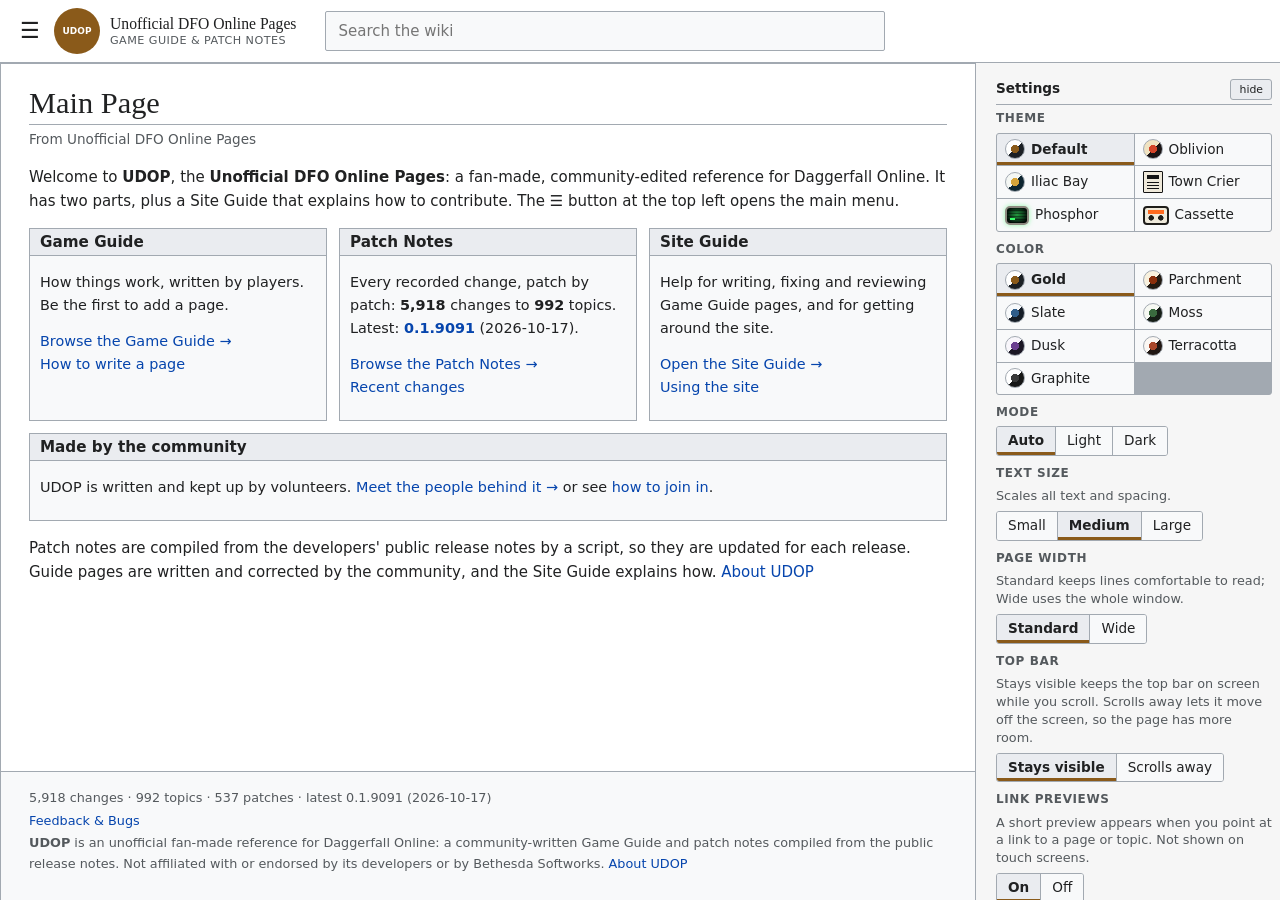
==== web/index.html @ c83ac522 "Rename the site to Unofficial DFO Online Pages, short name UDOP The full name is now Unofficial DFO " ====
<!doctype html>
<html lang="en">
<head>
<meta charset="utf-8">
<meta name="viewport" content="width=device-width, initial-scale=1">
<title>Unofficial DFO Online Pages</title>
<meta name="description" content="UDOP, the Unofficial DFO Online Pages: a fan-made, community-edited Game Guide and patch notes wiki for Daggerfall Online.">
<meta name="theme-color" content="#8a5a1a">
<link rel="icon" href="data:image/svg+xml,%3Csvg xmlns='http://www.w3.org/2000/svg' viewBox='0 0 64 64'%3E%3Ccircle cx='32' cy='32' r='32' fill='%238a5a1a'/%3E%3Ctext x='32' y='40' font-family='sans-serif' font-size='17' font-weight='700' text-anchor='middle' fill='white'%3EUDOP%3C/text%3E%3C/svg%3E">
<script>
/* apply saved display settings before first paint (same keys as app.js) */
(function () {
  try {
    var s = JSON.parse(localStorage.getItem("udfop.settings") || "{}"), d = document.documentElement;
    if (s.size === "small" || s.size === "large") d.setAttribute("data-size", s.size);
    if (s.width === "wide") d.setAttribute("data-width", "wide");
    if (s.theme === "light" || s.theme === "dark") d.setAttribute("data-theme", s.theme);
    if (s.skin === "phosphor") d.setAttribute("data-theme", "dark");
    if (["amber", "blue", "white"].indexOf(s.phosphor) >= 0) d.setAttribute("data-phosphor", s.phosphor);
    if (["parchment", "slate", "moss", "dusk", "terracotta", "graphite"].indexOf(s.palette) >= 0) d.setAttribute("data-palette", s.palette);   /* Phosphor has no light version */
    if (["crier", "iliac", "oblivion", "phosphor", "cassette"].indexOf(s.skin) >= 0) d.setAttribute("data-skin", s.skin);
    /* defaults: the main menu is hidden behind the button, Settings and Contents are docked */
    if (s.menu !== "sidebar") d.setAttribute("data-menu", "popover");
    if (s.panel !== "popover") d.setAttribute("data-panel", "sidebar");
    if (s.contents !== "popover") d.setAttribute("data-contents", "sidebar");
  } catch (e) {}
})();
</script>
<link rel="stylesheet" href="style.css">
</head>
<body>
<header id="head" class="site-header">
  <div class="head-in">
    <button id="menu" aria-label="Main menu" title="Main menu" aria-expanded="false">&#9776;</button>
    <a id="logo" href="#/"><span class="mark">UDOP</span><span class="name">Unofficial DFO Online Pages<small>Game Guide &amp; Patch Notes</small></span></a>
    <form id="search" role="search" autocomplete="off">
      <input type="search" id="q" placeholder="Search the wiki" aria-label="Search the wiki">
      <ul id="suggest" hidden></ul>
    </form>
    <button id="gear" type="button" aria-label="Settings" title="Settings" aria-expanded="false" aria-controls="settings-panel">&#9881;</button>
  </div>
</header>
<div id="page">
  <div id="rail" class="sidebar">
  <aside id="side">
    <div class="side-head"><span>Main menu</span><button type="button" class="dock" data-dock="menu"></button></div>
    <nav aria-label="Main menu">
      <ul>
        <li><a href="#/" data-nav="home">Main Page</a></li>
        <li><a href="#/guide" data-nav="guide">Game Guide</a></li>
        <li><a href="#/patchnotes" data-nav="patchnotes">Patch Notes</a></li>
        <li><a href="#/site" data-nav="site">Site Guide</a></li>
        <li><a href="#/site/using-the-site" data-nav="page:site/using-the-site">Using the Site</a></li>
        <li><a href="#/about" data-nav="about">About UDOP</a></li>
        <li><a href="#/feedback" data-nav="feedback">Feedback &amp; Bugs</a></li>
      </ul>
    </nav>
    <nav aria-label="Contribute">
      <h3>Contribute</h3>
      <ul>
        <li><a href="#/site/how-to-write-a-page" data-nav="page:site/how-to-write-a-page">Learn to edit</a></li>
        <li><a href="#/credits" data-nav="credits">Credits</a></li>
      </ul>
    </nav>
  </aside>
  <nav id="side-toc" aria-label="Contents of this page" hidden>
    <div class="side-head"><span>Contents</span><button type="button" class="dock" data-dock="contents"></button></div>
    <div id="side-toc-list"></div>
  </nav>
  </div>
  <main id="content">
    <article id="app"><noscript><p>This wiki needs JavaScript enabled.</p></noscript></article>
    <footer id="foot" class="site-footer">
      <p id="foot-stats"></p>
      <p><a id="foot-report" href="#/feedback">Feedback &amp; Bugs</a></p>
      <p><b>UDOP</b> is an unofficial fan-made reference for Daggerfall Online: a community-written Game Guide and patch notes compiled from the public release notes. Not affiliated with or endorsed by its developers or by Bethesda Softworks. <a href="#/about">About UDOP</a></p>
    </footer>
    <div id="endpad" aria-hidden="true"></div>
  </main>
  <aside id="settings-panel" aria-label="Display settings" aria-hidden="true">
    <div class="sp-head"><h2>Settings</h2><span class="sp-actions"><button class="dock" type="button" data-dock="panel"></button></span></div>
    <div id="settings-body"></div>
  </aside>
</div>
<script src="data.js"></script>
<script src="highlight.js"></script>
<script src="app.js"></script>
</body>
</html>
---- web/style.css ----
:root {
  --page: #f6f6f6; --paper: #fff; --fg: #202122; --muted: #54595d; --line: #a2a9b1; --soft: #eaecf0; --softer: #f8f9fa;
  --link: #0645ad; --visited: #5a3696; --red: #ba0000; --head: #fff; --accent: #8a5a1a;
  --buff: #127861; --nerf: #cf2222; --new: #36c; --rework: #7b3fa0; --fix: #9c5c00; --other: #666b70; --perf: #17748b; --econ: #5f711a; --ui: #b83688; --qol: #a0582e;
  --infobox: #f8f9fa; --notice: #fef6e7; --notice-line: #fc3; --code: var(--fix);
  --serif: "Linux Libertine", Georgia, Times, serif; --sans: system-ui, "Segoe UI", Roboto, sans-serif;
  color-scheme: light dark;
}
@media (prefers-color-scheme: dark) {
  :root:not([data-theme="light"]) {
    --page: #101418; --paper: #1b1f24; --fg: #eaecf0; --muted: #a2a9b1; --line: #54595d; --soft: #2a2f36; --softer: #20252b;
    --link: #6aa9ff; --visited: #b794f4; --red: #ff7b72; --head: #1b1f24; --accent: #e0b070;
    --buff: #4cd1a9; --nerf: #ff8a80; --new: #7ab6ff; --rework: #c79bea; --fix: #e6b24d; --other: #a2a9b1; --perf: #50c5e2; --econ: #bfd85a; --ui: #d775b3; --qol: #d18a61;
    --infobox: #20252b; --notice: #2e2815; --notice-line: #8a6d00;
    color-scheme: dark;
  }
}
:root[data-theme="dark"] {
    --page: #101418; --paper: #1b1f24; --fg: #eaecf0; --muted: #a2a9b1; --line: #54595d; --soft: #2a2f36; --softer: #20252b;
    --link: #6aa9ff; --visited: #b794f4; --red: #ff7b72; --head: #1b1f24; --accent: #e0b070;
    --buff: #4cd1a9; --nerf: #ff8a80; --new: #7ab6ff; --rework: #c79bea; --fix: #e6b24d; --other: #a2a9b1; --perf: #50c5e2; --econ: #bfd85a; --ui: #d775b3; --qol: #d18a61;
    --infobox: #20252b; --notice: #2e2815; --notice-line: #8a6d00;
    color-scheme: dark;
}
:root[data-theme="light"] { color-scheme: light; }

/* themes: each skin defines light and dark; Auto color follows the device */
/* crier: a town-crier broadsheet. Black ink on newsprint (light) or cream ink on charcoal stock (dark), a centered masthead with a double rule,
   a dateline under it, justified serif text, thick-and-thin rules over headlines and ruled tables */
html[data-skin="crier"] {
  --page: #e0d9c6; --paper: #efe9da; --fg: #141414; --muted: #4a463c; --line: #8c8574; --soft: #e3dccb; --softer: #ebe4d3; --link: #8a1c1c; --visited: #5a3a5a; --red: #8a1c1c; --head: #efe9da; --accent: #8a1c1c; --infobox: #ebe4d3; --buff: #106a56; --nerf: #b61e1e; --new: #2d5ab4; --rework: #7b3fa0; --fix: #885000; --other: #595e62; --perf: #146579; --econ: #546417; --ui: #a23078; --qol: #8b4d28; --notice: #f1e6c0; --notice-line: #b89a2a;
  --sans: Georgia, "Iowan Old Style", "Palatino Linotype", "Times New Roman", serif; --serif: var(--sans);
  --j-frame: 1px solid var(--fg); --j-head: 3px double var(--fg); --j-rule: 1px solid var(--fg); --j-cell: var(--line); --j-seal: var(--fg);
  color-scheme: light;
}
html[data-skin="crier"][data-theme="dark"] {
  --page: #0e0e0e; --paper: #171717; --fg: #ece7d8; --muted: #a8a396; --line: #4a4a46; --soft: #232323; --softer: #1d1d1d; --link: #f0a898; --visited: #cfa6c4; --red: #f0a898; --head: #171717; --accent: #e88a7a; --infobox: #1d1d1d; --buff: #4cd1a9; --nerf: #ff8a80; --new: #7ab6ff; --rework: #c79bea; --fix: #e6b24d; --other: #a2a9b1; --perf: #50c5e2; --econ: #bfd85a; --ui: #d775b3; --qol: #d18a61; --notice: #2a2415; --notice-line: #8a6d1f;
  --sans: Georgia, "Iowan Old Style", "Palatino Linotype", "Times New Roman", serif; --serif: var(--sans);
  --j-frame: 1px solid var(--fg); --j-head: 3px double var(--fg); --j-rule: 1px solid var(--fg); --j-cell: var(--line); --j-seal: var(--fg);
  color-scheme: dark;
}
@media (prefers-color-scheme: dark) {
  html[data-skin="crier"]:not([data-theme="light"]) {
  --page: #0e0e0e; --paper: #171717; --fg: #ece7d8; --muted: #a8a396; --line: #4a4a46; --soft: #232323; --softer: #1d1d1d; --link: #f0a898; --visited: #cfa6c4; --red: #f0a898; --head: #171717; --accent: #e88a7a; --infobox: #1d1d1d; --buff: #4cd1a9; --nerf: #ff8a80; --new: #7ab6ff; --rework: #c79bea; --fix: #e6b24d; --other: #a2a9b1; --perf: #50c5e2; --econ: #bfd85a; --ui: #d775b3; --qol: #d18a61; --notice: #2a2415; --notice-line: #8a6d1f;
  --sans: Georgia, "Iowan Old Style", "Palatino Linotype", "Times New Roman", serif; --serif: var(--sans);
  --j-frame: 1px solid var(--fg); --j-head: 3px double var(--fg); --j-rule: 1px solid var(--fg); --j-cell: var(--line); --j-seal: var(--fg);
  color-scheme: dark;
  }
}
/* iliac */
html[data-skin="iliac"] {
  --page: #dbe6e8; --paper: #f4f7f4; --fg: #12303c; --muted: #46606c; --line: #8da8b3; --soft: #d6e4e9; --softer: #e8f0ef; --link: #17587a;
  --visited: #5a3f8f; --red: #b83226; --head: #eaf1f1; --accent: #805c1b; --infobox: #e8f0ef; --buff: #0f724f; --nerf: #b53628; --new: #1d5fb8;
  --rework: #7a3fa0; --fix: #935400; --other: #53666e; --perf: #186a93; --econ: #596919; --ui: #ad3280; --qol: #7f5e25; --notice: #e6f0e8; --notice-line: #b88a2e;
  --serif: "Palatino Linotype", "Book Antiqua", Palatino, Georgia, serif; --j-caps: small-caps; --j-track: .05em; --j-orn: ""; --j-orn-size: 16px; --j-orn-rot: 0deg; --j-orn-bg: #b88a2e; --j-orn-clip: polygon(50% 0, 61% 39%, 100% 50%, 61% 61%, 50% 100%, 39% 61%, 0 50%, 39% 39%);
  --j-seal: radial-gradient(circle, #123b4d 0 56%, transparent 58%), conic-gradient(#123b4d 0 12.5%, #b88a2e 0 25%, #123b4d 0 37.5%, #b88a2e 0 50%, #123b4d 0 62.5%, #b88a2e 0 75%, #123b4d 0 87.5%, #b88a2e 0); --j-inset: inset 0 1px 3px rgba(18, 48, 60, .22);
  --j-sheet: inset 0 0 40px rgba(29, 74, 92, .12), 0 2px 8px rgba(18, 48, 60, .3); --j-frame: 3px double #1d4a5c; --j-head: 3px double #1d4a5c; --j-rule: 2px dotted #1d4a5c; --j-cell: #a9c0c9;
  --j-paper: linear-gradient(rgba(29, 74, 92, .09) 1px, transparent 1px), linear-gradient(90deg, rgba(29, 74, 92, .09) 1px, transparent 1px), radial-gradient(ellipse at 50% 0%, rgba(255, 255, 255, .6), transparent 60%); --j-paper-size: 24px 24px, 24px 24px, auto;
  --j-desk: linear-gradient(180deg, #24566a, #0f2f3d); --j-rail: var(--page);
  color-scheme: light;
}
html[data-skin="iliac"][data-theme="dark"] {
  --page: #08171e; --paper: #0e2530; --fg: #dcebf0; --muted: #8fb0bc; --line: #2d4a57; --soft: #153341; --softer: #112c38; --link: #e6b85c;
  --visited: #b49ae8; --red: #ff8f84; --head: #0b1f28; --accent: #e0b050; --infobox: #112c38; --buff: #5fd6a6; --nerf: #ff8f84; --new: #7db8ff;
  --rework: #c9a2ee; --fix: #f0be55; --other: #8fb0bc; --perf: #50c5e2; --econ: #bfd85a; --ui: #d777b4; --qol: #d18a61; --notice: #12303a; --notice-line: #b88a2e;
  --serif: "Palatino Linotype", "Book Antiqua", Palatino, Georgia, serif; --j-caps: small-caps; --j-track: .05em; --j-orn: ""; --j-orn-size: 16px; --j-orn-rot: 0deg; --j-orn-bg: #e0b050; --j-orn-clip: polygon(50% 0, 61% 39%, 100% 50%, 61% 61%, 50% 100%, 39% 61%, 0 50%, 39% 39%);
  --j-seal: radial-gradient(circle, #0b1f28 0 56%, transparent 58%), conic-gradient(#0b1f28 0 12.5%, #e0b050 0 25%, #0b1f28 0 37.5%, #e0b050 0 50%, #0b1f28 0 62.5%, #e0b050 0 75%, #0b1f28 0 87.5%, #e0b050 0); --j-inset: inset 0 1px 3px rgba(0, 0, 0, .5);
  --j-sheet: inset 0 0 60px rgba(0, 0, 0, .5); --j-frame: 3px double #5b7f8e; --j-head: 3px double #5b7f8e; --j-rule: 2px dotted #5b7f8e; --j-cell: #26414d;
  --j-paper: linear-gradient(rgba(143, 176, 188, .07) 1px, transparent 1px), linear-gradient(90deg, rgba(143, 176, 188, .07) 1px, transparent 1px), radial-gradient(ellipse at 50% -10%, rgba(224, 176, 80, .12), transparent 55%); --j-paper-size: 24px 24px, 24px 24px, auto;
  --j-desk: radial-gradient(ellipse at 50% 0%, #10303d, #050e13 75%); --j-rail: var(--page);
  color-scheme: dark;
}
@media (prefers-color-scheme: dark) {
  html[data-skin="iliac"]:not([data-theme="light"]) {
  --page: #08171e; --paper: #0e2530; --fg: #dcebf0; --muted: #8fb0bc; --line: #2d4a57; --soft: #153341; --softer: #112c38; --link: #e6b85c;
  --visited: #b49ae8; --red: #ff8f84; --head: #0b1f28; --accent: #e0b050; --infobox: #112c38; --buff: #5fd6a6; --nerf: #ff8f84; --new: #7db8ff;
  --rework: #c9a2ee; --fix: #f0be55; --other: #8fb0bc; --perf: #50c5e2; --econ: #bfd85a; --ui: #d777b4; --qol: #d18a61; --notice: #12303a; --notice-line: #b88a2e;
  --serif: "Palatino Linotype", "Book Antiqua", Palatino, Georgia, serif; --j-caps: small-caps; --j-track: .05em; --j-orn: ""; --j-orn-size: 16px; --j-orn-rot: 0deg; --j-orn-bg: #e0b050; --j-orn-clip: polygon(50% 0, 61% 39%, 100% 50%, 61% 61%, 50% 100%, 39% 61%, 0 50%, 39% 39%);
  --j-seal: radial-gradient(circle, #0b1f28 0 56%, transparent 58%), conic-gradient(#0b1f28 0 12.5%, #e0b050 0 25%, #0b1f28 0 37.5%, #e0b050 0 50%, #0b1f28 0 62.5%, #e0b050 0 75%, #0b1f28 0 87.5%, #e0b050 0); --j-inset: inset 0 1px 3px rgba(0, 0, 0, .5);
  --j-sheet: inset 0 0 60px rgba(0, 0, 0, .5); --j-frame: 3px double #5b7f8e; --j-head: 3px double #5b7f8e; --j-rule: 2px dotted #5b7f8e; --j-cell: #26414d;
  --j-paper: linear-gradient(rgba(143, 176, 188, .07) 1px, transparent 1px), linear-gradient(90deg, rgba(143, 176, 188, .07) 1px, transparent 1px), radial-gradient(ellipse at 50% -10%, rgba(224, 176, 80, .12), transparent 55%); --j-paper-size: 24px 24px, 24px 24px, auto;
  --j-desk: radial-gradient(ellipse at 50% 0%, #10303d, #050e13 75%); --j-rail: var(--page);
  color-scheme: dark;
}
}
@font-face { font-family: "Kingthings Petrock"; src: url("fonts/Kingthings%20Petrock.ttf") format("truetype"); font-display: swap; }   /* the author's original file, unchanged, as his licence asks */
/* oblivion: light is a parchment journal (aged vellum on a tan desk, brown ink, oxblood links, a wax-seal mark, ruled and
   double-ruled headings); the --j-* values are the journal's decoration, read by the hooks at the end of this file, and
   the dark blocks below reset them so dark stays a flat theme */
html[data-skin="oblivion"] {
  --page: #d8c59b; --paper: #f0e3c2; --fg: #2a1c0f; --muted: #5c4730; --line: #9c7e52; --soft: #e2d0a4; --softer: #eadab4; --link: #7a2012;
  --visited: #5e3560; --red: #9a2a1a; --head: #ecdcb2; --accent: #7a2012; --infobox: #eadab4; --buff: #1a5d38; --nerf: #9f1e37; --new: #1d4a9a;
  --rework: #70358f; --fix: #734900; --other: #5c4730; --perf: #105a6c; --econ: #4a5814; --ui: #90296c; --qol: #7d4321; --notice: #f3dfb0; --notice-line: #b8862c;
  --sans: "Palatino Linotype", "Book Antiqua", Palatino, Georgia, serif; --serif: "Kingthings Petrock", var(--sans);
  --j-sheet: inset 0 0 60px rgba(120, 82, 30, .28), 0 2px 10px rgba(60, 38, 12, .35);
  --j-paper: radial-gradient(ellipse at 12% 8%, rgba(255, 248, 225, .55), transparent 55%), radial-gradient(ellipse at 90% 96%, rgba(150, 100, 40, .16), transparent 50%);
  --j-frame: 4px double #6e5030; --j-rule: 3px double #8a6a3e; --j-head: 3px double #6e5030; --j-caps: small-caps; --j-track: .03em;
  --j-seal: radial-gradient(circle at 35% 30%, #b8452f, #7a2012 60%, #5a160b); --j-inset: inset 0 1px 3px rgba(60, 38, 12, .25);
 --j-desk: repeating-linear-gradient(35deg, rgba(255, 220, 160, .035) 0 2px, transparent 2px 5px), radial-gradient(ellipse at 50% 0%, #4a3320, #2a1c10 75%); --j-rail: var(--page);
  --j-orn: "";
  --j-cell: #c3a87a;
  color-scheme: light;
}
html[data-skin="oblivion"][data-theme="dark"] {
    --j-sheet: inset 0 0 70px rgba(0, 0, 0, .65); --j-frame: 4px double #5a261c; --j-rule: 2px solid #b8401f; --j-rulefx: 0 5px 6px -5px rgba(255, 100, 40, .75); --j-head: 3px double #6b2c20; --j-caps: small-caps; --j-track: .03em;
    --j-paper: radial-gradient(ellipse at 50% 130%, rgba(255, 95, 40, .3), transparent 70%), radial-gradient(circle at 18% 88%, #ff9a52 0 1.5px, transparent 2.5px), radial-gradient(circle at 34% 72%, #ffb070 0 1px, transparent 2px), radial-gradient(circle at 57% 90%, #ff8440 0 1.5px, transparent 2.5px), radial-gradient(circle at 73% 66%, #ffb070 0 1px, transparent 2px), radial-gradient(circle at 88% 84%, #ff9a52 0 1.5px, transparent 2.5px);
    --j-paper-att: fixed; --j-paper-size: 100% 240px; --j-paper-pos: 0 100%; --j-paper-rep: no-repeat;
    --j-seal: radial-gradient(circle at 35% 30%, #ff7a3d, #c23a1b 55%, #5e1409); --j-seal-glow: 0 0 12px rgba(255, 110, 50, .55); --j-inset: inset 0 1px 4px #000; --j-cell: #3d2321;
    --j-desk: radial-gradient(ellipse at 50% 0%, #1f1514, #0a0708 75%); --j-rail: var(--page); --j-orn: ""; --j-head-color: #ff9558; --j-glow: 0 0 14px rgba(255, 100, 40, .45);
    --page: #151011; --paper: #1a1415; --fg: #eadfd8; --muted: #b3a29a; --line: #5c3228; --soft: #281b1c; --softer: #211718; --link: #ff9d7e;
    --visited: #d9a0c0; --red: #ff7e6e; --head: #171112; --accent: #e4583f; --infobox: #211718; --buff: #6fd49a; --nerf: #ff7a96; --new: #7db3ff;
    --rework: #c9a0ee; --fix: #f0e052; --other: #b7a9a4; --perf: #50c5e2; --econ: #bfd85a; --ui: #d161a8; --qol: #d18a61; --notice: #2a1a14; --notice-line: #a8532e;
    color-scheme: dark;
}
@media (prefers-color-scheme: dark) {
  html[data-skin="oblivion"]:not([data-theme="light"]) {
    --j-sheet: inset 0 0 70px rgba(0, 0, 0, .65); --j-frame: 4px double #5a261c; --j-rule: 2px solid #b8401f; --j-rulefx: 0 5px 6px -5px rgba(255, 100, 40, .75); --j-head: 3px double #6b2c20; --j-caps: small-caps; --j-track: .03em;
    --j-paper: radial-gradient(ellipse at 50% 130%, rgba(255, 95, 40, .3), transparent 70%), radial-gradient(circle at 18% 88%, #ff9a52 0 1.5px, transparent 2.5px), radial-gradient(circle at 34% 72%, #ffb070 0 1px, transparent 2px), radial-gradient(circle at 57% 90%, #ff8440 0 1.5px, transparent 2.5px), radial-gradient(circle at 73% 66%, #ffb070 0 1px, transparent 2px), radial-gradient(circle at 88% 84%, #ff9a52 0 1.5px, transparent 2.5px);
    --j-paper-att: fixed; --j-paper-size: 100% 240px; --j-paper-pos: 0 100%; --j-paper-rep: no-repeat;
    --j-seal: radial-gradient(circle at 35% 30%, #ff7a3d, #c23a1b 55%, #5e1409); --j-seal-glow: 0 0 12px rgba(255, 110, 50, .55); --j-inset: inset 0 1px 4px #000; --j-cell: #3d2321;
    --j-desk: radial-gradient(ellipse at 50% 0%, #1f1514, #0a0708 75%); --j-rail: var(--page); --j-orn: ""; --j-head-color: #ff9558; --j-glow: 0 0 14px rgba(255, 100, 40, .45);
    --page: #151011; --paper: #1a1415; --fg: #eadfd8; --muted: #b3a29a; --line: #5c3228; --soft: #281b1c; --softer: #211718; --link: #ff9d7e;
    --visited: #d9a0c0; --red: #ff7e6e; --head: #171112; --accent: #e4583f; --infobox: #211718; --buff: #6fd49a; --nerf: #ff7a96; --new: #7db3ff;
    --rework: #c9a0ee; --fix: #f0e052; --other: #b7a9a4; --perf: #50c5e2; --econ: #bfd85a; --ui: #d161a8; --qol: #d18a61; --notice: #2a1a14; --notice-line: #a8532e;
    color-scheme: dark;
  }
}
/* cassette: cassette futurism. Beige plastic and gunmetal hardware, a hazard-stripe edge, label-maker headings, LED type indicators,
   keycap buttons and a pair of panel screws. Light is the plastic, dark is the same unit powered down in the dark */
html[data-skin="cassette"] {
  --page: #cfc9b9; --paper: #efeadb; --fg: #1e1d1a; --muted: #575349; --line: #8d877a; --soft: #e0dac7; --softer: #e8e3d1; --link: #0a4d8c; --visited: #6a3a8a; --red: #a0221b; --head: #e6e0cd; --accent: #93330a; --infobox: #e8e3d1; --buff: #1b5f39; --nerf: #a0221b; --new: #0a4d8c; --rework: #70358f; --fix: #734900; --other: #565348; --perf: #105b6e; --econ: #4b5914; --ui: #90296c; --qol: #7f4322; --notice: #f6e3b0; --notice-line: #d08a1a; --signal: #ff6a1f; --frame: #1e1d1a;
  --sans: system-ui, "Segoe UI", Roboto, sans-serif; --serif: Bahnschrift, "DIN Alternate", "Arial Narrow", "Roboto Condensed", system-ui, sans-serif;
  --j-sheet: inset 0 1px 0 rgba(255, 255, 255, .55), 0 3px 0 rgba(0, 0, 0, .22);
  --j-caps: normal; --j-seal: var(--signal);
  --j-paper: radial-gradient(circle, var(--line) 0 3px, transparent 3.6px), radial-gradient(circle, var(--line) 0 3px, transparent 3.6px); --j-paper-size: 11px 11px, 11px 11px; --j-paper-pos: 9px 9px, right 9px top 9px; --j-paper-rep: no-repeat, no-repeat;
  color-scheme: light;
}
html[data-skin="cassette"][data-theme="dark"] {
  --page: #121314; --paper: #1d1f21; --fg: #e8e4d8; --muted: #a5a193; --line: #4a4d50; --soft: #2a2d30; --softer: #232628; --link: #7cc4ff; --visited: #c4a8f0; --red: #ff8a80; --head: #181a1c; --accent: #ff7a30; --infobox: #232628; --buff: #6fd49a; --nerf: #ff8a80; --new: #7db8ff; --rework: #c9a2ee; --fix: #f0be55; --other: #a5a193; --perf: #50c5e2; --econ: #bfd85a; --ui: #e07fbb; --qol: #d99a72; --notice: #2d2410; --notice-line: #8a6d1f; --signal: #ff7a30; --frame: #6a6e72;
  --sans: system-ui, "Segoe UI", Roboto, sans-serif; --serif: Bahnschrift, "DIN Alternate", "Arial Narrow", "Roboto Condensed", system-ui, sans-serif;
  --j-sheet: inset 0 1px 0 rgba(255, 255, 255, .07), 0 3px 0 rgba(0, 0, 0, .5);
  --j-caps: normal; --j-seal: var(--signal);
  --j-paper: radial-gradient(circle, var(--line) 0 3px, transparent 3.6px), radial-gradient(circle, var(--line) 0 3px, transparent 3.6px); --j-paper-size: 11px 11px, 11px 11px; --j-paper-pos: 9px 9px, right 9px top 9px; --j-paper-rep: no-repeat, no-repeat;
  color-scheme: dark;
}
@media (prefers-color-scheme: dark) {
  html[data-skin="cassette"]:not([data-theme="light"]) {
  --page: #121314; --paper: #1d1f21; --fg: #e8e4d8; --muted: #a5a193; --line: #4a4d50; --soft: #2a2d30; --softer: #232628; --link: #7cc4ff; --visited: #c4a8f0; --red: #ff8a80; --head: #181a1c; --accent: #ff7a30; --infobox: #232628; --buff: #6fd49a; --nerf: #ff8a80; --new: #7db8ff; --rework: #c9a2ee; --fix: #f0be55; --other: #a5a193; --perf: #50c5e2; --econ: #bfd85a; --ui: #e07fbb; --qol: #d99a72; --notice: #2d2410; --notice-line: #8a6d1f; --signal: #ff7a30; --frame: #6a6e72;
  --sans: system-ui, "Segoe UI", Roboto, sans-serif; --serif: Bahnschrift, "DIN Alternate", "Arial Narrow", "Roboto Condensed", system-ui, sans-serif;
  --j-sheet: inset 0 1px 0 rgba(255, 255, 255, .07), 0 3px 0 rgba(0, 0, 0, .5);
  --j-caps: normal; --j-seal: var(--signal);
  --j-paper: radial-gradient(circle, var(--line) 0 3px, transparent 3.6px), radial-gradient(circle, var(--line) 0 3px, transparent 3.6px); --j-paper-size: 11px 11px, 11px 11px; --j-paper-pos: 9px 9px, right 9px top 9px; --j-paper-rep: no-repeat, no-repeat;
  color-scheme: dark;
  }
}
@font-face { font-family: "Share Tech Mono"; src: url("fonts/ShareTechMono-Regular.ttf") format("truetype"); font-weight: 400; font-style: normal; font-display: swap; }   /* unmodified, as its licence requires of a file that keeps the Reserved Font Name */
/* phosphor: a monospace, squared-off, prompt-style look. It has no light version: phosphor green on black with amber links. The site forces
   the dark color for it, and the selector is html:root so it outranks the plain dark blocks above */
html[data-skin="phosphor"]:root {
  --page: #070a07; --paper: #0a0f0b; --fg: #a6e8ab; --muted: #7fbf8a; --line: #2a5a38; --soft: #132016; --softer: #0f1811; --link: #ffb347; --visited: #d9a0ff; --red: #ff6b6b; --head: #0a0f0b; --accent: #3cff6a; --infobox: #0f1811; --buff: #4dff88; --nerf: #ff6b6b; --new: #6bb8ff; --rework: #d79bff; --fix: #ffd24d; --other: #8aa58f; --perf: #4de0e0; --econ: #c4e04d; --ui: #ff7ad1; --qol: #ffa05a; --notice: #1e1a0a; --notice-line: #8a6d00;
  --sans: "Share Tech Mono", ui-monospace, "Cascadia Mono", "SF Mono", Consolas, "Liberation Mono", Menlo, monospace; --serif: var(--sans);
  --j-frame: 1px solid var(--accent); --j-head: 1px solid var(--accent); --j-rule: 1px dashed var(--line); --j-cell: var(--line); --j-head-color: var(--accent); --j-h3-mark: "### "; --j-seal: var(--accent);
  --j-paper: repeating-linear-gradient(0deg, rgba(60, 255, 106, .025) 0 1px, transparent 1px 3px);
  color-scheme: dark;
}
* { box-sizing: border-box; }
html { scroll-padding-top: calc(var(--head-h, 4rem) + .5rem); }
html[data-size="small"] { font-size: 90%; }
html[data-size="large"] { font-size: 115%; }
body { margin: 0; background: var(--page); color: var(--fg); font: .9375rem/1.6 var(--sans); }
a { color: var(--link); text-decoration: none; }
a:hover { text-decoration: underline; }
a:visited { color: var(--visited); }
/* widths of the docked columns: left (main menu and/or Contents) and right (Settings); 0 when nothing is docked there */
:root { --cl: 0px; --cr: 0px; }
html:not([data-menu="popover"]) { --cl: 14.5em; }
html.has-toc[data-contents="sidebar"] { --cl: 14.5em; }
#page { display: grid; grid-template-columns: var(--cl) minmax(0, 70rem) var(--cr); justify-content: center; grid-template-rows: 1fr; min-height: calc(100vh - var(--head-full, 3.6rem)); }
html[data-width="wide"] #page { grid-template-columns: var(--cl) minmax(0, 1fr) var(--cr); }
/* the rail is a sticky box and so its own stacking layer: it needs the pop-up level so the menu and Contents pop-ups inside it sit above the floating Contents button */
#rail { grid-column: 1; grid-row: 1; align-self: start; position: sticky; z-index: 15; top: var(--head-h, 3.6rem); height: calc(100vh - var(--head-h, 3.6rem));
  overflow-y: auto; overscroll-behavior: contain; scrollbar-width: thin; min-width: 0; }
#content { grid-column: 2; grid-row: 1; }

/* header */
#head { position: sticky; top: 0; z-index: 20; background: var(--head); border-bottom: 1px solid var(--line); }
/* the inner bar is exactly as wide as the nav + article block below, so the logo sits over the nav and the search starts at the article text */
.head-in { display: flex; align-items: center; padding: 8px 16px 8px 12px; max-width: calc(var(--cl) + 70rem + var(--cr)); margin: 0 auto; }
html[data-width="wide"] .head-in { max-width: none; }   /* only Wide mode runs the bar to the window edges; otherwise it lines up with the page block below */
#menu { display: none; border: 0; background: none; font-size: 1.4rem; color: var(--fg); cursor: pointer; padding: 0 6px; }
#logo { display: flex; align-items: center; gap: 10px; color: var(--fg); width: auto; flex: none; }
#logo:hover { text-decoration: none; }
#logo:visited { color: var(--fg); }
.mark { display: grid; place-items: center; width: 2.875rem; height: 2.875rem; border-radius: 50%; background: var(--accent); color: #fff;
  font: 700 .56rem var(--sans); letter-spacing: 0; flex: none; }
.name { font: .98rem/1.15 var(--serif); }
.name small { display: block; font: .7rem var(--sans); color: var(--muted); letter-spacing: .04em; text-transform: uppercase; }
#search { position: relative; flex: 1 1 560px; max-width: 560px; margin-left: 29px; }
#q { width: 100%; padding: 7px 12px; font: inherit; border: 1px solid var(--line); border-radius: 2px; background: var(--softer); color: var(--fg); }
#q:focus { outline: 2px solid var(--link); background: var(--paper); }
#suggest { position: absolute; left: 0; right: 0; top: 100%; margin: 0; padding: 0; list-style: none; background: var(--paper);
  border: 1px solid var(--line); border-top: 0; box-shadow: 0 4px 8px rgba(0,0,0,.2); max-height: 60vh; overflow: auto; }
#suggest li a { display: flex; justify-content: space-between; gap: 8px; padding: 6px 12px; color: var(--fg); }
#suggest li a:hover, #suggest li a.cur { background: var(--soft); text-decoration: none; }
#suggest small { color: var(--muted); }

/* sidebar */
#side { padding: 16px 8px 8px 12px; font-size: .85rem; }
#side h3 { margin: 14px 0 4px 8px; font-size: .75rem; letter-spacing: .05em; text-transform: uppercase; color: var(--muted); font-weight: 600; }
#side ul { list-style: none; margin: 0; padding: 0; }
#side li a { display: block; padding: 2px 8px; border-left: 3px solid transparent; }
#side li a.on { border-color: var(--accent); background: var(--soft); color: var(--fg); font-weight: 600; }
#side li a:visited { color: var(--link); }

/* content */
#content { background: var(--paper); border: 1px solid var(--line); border-bottom: 0; padding: 20px 28px 0; min-width: 0; }
html[data-width="wide"] #content { border-right: 0; }
#content { display: flex; flex-direction: column; }
#endpad { flex: none; height: 0; }   /* empty space after the footer on a wide screen, sized by fitEndPad so the last heading can scroll to the top; the footer stays right after the article */   /* the footer sits at the bottom of the column even on a short page */
#app { flex: 1 0 auto; }
#app > :last-child { margin-bottom: 0; }   /* a flex item no longer lets its last margin merge with the footer's, so the gap above the footer stays 40px */
h1.title { font: 400 1.9rem/1.25 var(--serif); margin: 0 0 2px; padding-bottom: 2px; border-bottom: 1px solid var(--line); }
.tagline { font-size: .85rem; color: var(--muted); margin: 4px 0 14px; }
.hat { font-size: .88rem; font-style: italic; padding: 2px 0 2px 1.6em; margin: 0 0 10px; }
h2.sec { font: 400 1.5rem/1.3 var(--serif); margin: 1.2em 0 .5em; padding-bottom: 2px; border-bottom: 1px solid var(--line); }
h3.sec { font: 700 1.15rem var(--sans); margin: 1em 0 .3em; }
p { margin: .5em 0 .9em; }
.muted { color: var(--muted); }
ul.bul, ul.plain { margin: .3em 0 .9em 1.4em; padding: 0; }
ul.bul li { margin: .15em 0; }
ul.plain { list-style: none; margin-left: 0; }
ul.cols { columns: 3 15em; column-gap: 24px; list-style: disc; margin: .4em 0 1em 1.4em; padding: 0; }
ul.cols li { break-inside: avoid; margin: 1px 0; }
ul.cols small { color: var(--muted); }

/* infobox + toc */
.infobox { float: right; clear: right; width: 22em; max-width: 100%; margin: 0 0 1em 1.4em; border: 1px solid var(--line); background: var(--infobox); font-size: .85rem; }
.infobox caption, .infobox .ibt { display: table-caption; padding: 6px 8px; text-align: center; font-weight: 700; font-size: 1.05rem; background: var(--soft); border-bottom: 1px solid var(--line); }
.infobox table { width: 100%; border-collapse: collapse; }
.infobox th { text-align: left; vertical-align: top; padding: 4px 8px; width: 38%; color: var(--muted); font-weight: 600; }
.infobox td { padding: 4px 8px; vertical-align: top; }
.infobox .sub { padding: 3px 8px; background: var(--soft); text-align: center; font-weight: 600; }
.bar { display: flex; height: 10px; margin: 6px 8px 8px; border: 1px solid var(--line); }
.bar i { display: block; height: 100%; }
.clear { clear: both; }

/* tables */
.wikitable { border-collapse: collapse; background: var(--softer); border: 1px solid var(--line); margin: .5em 0 1em; font-size: .9rem; width: 100%; }
.wikitable thead th { background: var(--soft); text-align: left; font-weight: 700; border-bottom: 2px solid var(--line); }
.wikitable th, .wikitable td { border: 1px solid var(--line); padding: 4px 8px; vertical-align: top; }
.wikitable td { background: var(--paper); }
.wikitable td:last-child { min-width: 260px; }
.wrap { overflow-x: auto; }
.nowrap { white-space: nowrap; }
.tp { font-weight: 600; white-space: nowrap; }
.tp[data-type=Buff] { color: var(--buff); } .tp[data-type=Nerf], .tp[data-type=Removal] { color: var(--nerf); }
.tp[data-type=New] { color: var(--new); } .tp[data-type=Rework] { color: var(--rework); } .tp[data-type=Fix] { color: var(--fix); }
.tp[data-type=Other] { color: var(--other); } .tp[data-type=Performance] { color: var(--perf); } .tp[data-type=Economy] { color: var(--econ); }
.tp[data-type=UI] { color: var(--ui); } .tp[data-type=QoL] { color: var(--qol); }
td[data-dir="+"] { color: var(--buff); font-weight: 700; } td[data-dir="\2212"] { color: var(--nerf); font-weight: 700; }
.dev { display: block; font-size: .82rem; color: var(--muted); margin-top: 2px; }
sup.ref, .ref { font-size: .75rem; }

/* boxes */
.mbox { border: 1px solid var(--notice-line); background: var(--notice); padding: 8px 12px; margin: 0 0 1em; font-size: .9rem; display: flow-root; }   /* beside a floated infobox, not under it */
.portals { display: grid; grid-template-columns: repeat(auto-fit, minmax(17em, 1fr)); gap: 12px; margin: 1em 0; }
.portal { border: 1px solid var(--line); background: var(--softer); }
.portal > h3 { margin: 0; padding: 4px 10px; font: 700 .95rem var(--sans); background: var(--soft); border-bottom: 1px solid var(--line); }
.portal > div { padding: 8px 10px; font-size: .9rem; }
.portal ul { margin: 0; padding-left: 1.2em; }
.alpha { margin: .5em 0 1em; padding: 6px 10px; border: 1px solid var(--line); background: var(--softer); font-weight: 600; word-spacing: .4em; }
.alpha a, .alpha span { display: inline-block; min-width: 1.2em; text-align: center; }
.alpha span { color: var(--line); }
.cats { clear: both; margin: 1.6em 0 1em; padding: 6px 10px; border: 1px solid var(--line); background: var(--softer); font-size: .85rem; }
.cats b { margin-right: 6px; }
.cats a { margin-right: 4px; }
.cats a + a::before { content: "| "; color: var(--muted); }
.pager { display: flex; gap: 12px; margin: 1em 0; font-size: .9rem; flex-wrap: wrap; }
button.more { font: inherit; padding: 5px 14px; border: 1px solid var(--line); background: var(--softer); color: var(--fg); cursor: pointer; border-radius: 2px; }
button.more:hover { background: var(--soft); }
input.filter { width: 100%; max-width: 26em; padding: 6px 10px; font: inherit; border: 1px solid var(--line); background: var(--softer); color: var(--fg); margin: .3em 0 .8em; }
details { margin: .4em 0; } summary { cursor: pointer; font-weight: 600; }
/* on a phone a list of changes stacks: each change is a block with its patch, date and type on one line and the text below, so no column hides the text */
@media (max-width: 600px) {
  table.stack thead { position: absolute; width: 1px; height: 1px; overflow: hidden; clip: rect(0 0 0 0); }
  table.stack, table.stack tbody, table.stack tr { display: block; width: 100%; }
  table.stack tr { padding: 8px 10px; border-top: 1px solid var(--line); background: var(--paper); }
  table.stack td { display: inline-block; border: 0; padding: 0 10px 0 0; background: none; }
  table.stack td:last-child { display: block; margin-top: 4px; padding: 0; min-width: 0; }
}
/* date range above a list of changes: a bordered box like .cats whose head (a small label and a button) is laid out like the Settings panel's head; flow-root keeps the box beside a floated infobox instead of under it */
form.rangebar { display: flow-root; margin: .8em 0 1em; padding: 6px 10px 7px; border: 1px solid var(--line); background: var(--softer); font-size: .85rem; }
form.rangebar .rh { display: flex; align-items: baseline; gap: 10px; margin: 0 0 6px; padding: 0 0 4px; border-bottom: 1px solid var(--line); }
form.rangebar .rl { font-size: .75rem; letter-spacing: .05em; text-transform: uppercase; color: var(--muted); font-weight: 600; }
form.rangebar .rr { display: flex; flex-wrap: wrap; align-items: center; gap: 6px 14px; }
form.rangebar .rr.sub { margin-top: 6px; gap: 2px 14px; }
form.rangebar label { display: flex; flex-direction: column; align-items: flex-start; gap: 2px; font-size: .8rem; color: var(--muted); }   /* the label sits above its field, so From and To line up whatever the width */
form.rangebar input[type=date] { font: inherit; font-size: .85rem; padding: 3px 6px; border: 1px solid var(--line); border-radius: 2px; background: var(--paper); color: var(--fg); min-width: 0; }
form.rangebar input[type=date]:focus-visible { outline: 2px solid var(--link); outline-offset: 0; }
form.rangebar .dock { font-size: 1em; padding: 3px 12px; align-self: flex-end; margin-left: auto; }   /* last in the fields row, level with the fields and at the right edge, also when a narrow box wraps it under them */
form.rangebar .rangenote { color: var(--muted); }
/* patch index: one folded group per day, a row per release */
details.day, details.legacy { border: 1px solid var(--line); background: var(--paper); margin: .5em 0; }
details.day > summary, details.legacy > summary { display: flex; justify-content: space-between; gap: 12px; flex-wrap: wrap; position: relative; padding: 7px 10px 7px 26px; background: var(--softer); font-weight: 400; }
details.legacy > p, details.legacy > ul { margin-left: 26px; margin-right: 10px; }
details.day > summary, details.legacy > summary { cursor: pointer; }
details.day > summary::before, details.legacy > summary::before { content: "\25B8"; position: absolute; left: 10px; top: 10px; color: var(--muted); font-size: .8em; }   /* the same arrows as a folding heading */
details.day[open] > summary::before, details.legacy[open] > summary::before { content: "\25BE"; }
details.day > summary:focus-visible, details.legacy > summary:focus-visible { outline: 2px solid var(--link); outline-offset: -2px; }
details.day > summary b { font-weight: 600; } details.day > summary span { color: var(--muted); font-size: .9rem; }
ul.rels { list-style: none; margin: 0; padding: 0; }
li.rel { display: grid; grid-template-columns: 5.5em 1fr auto; gap: 4px 12px; padding: 6px 10px; border-top: 1px solid var(--soft); align-items: baseline; }
li.rel .rn { color: var(--muted); font-size: .85rem; text-align: right; }
/* labels on a patch: the developers' Update name is a quiet soft chip; a guess or a warning (Likely hotfix, Bulk import) uses the amber of the site's notice boxes */
.upd, .tag { display: inline-block; margin-left: 8px; padding: 0 7px; border: 1px solid var(--line); border-radius: 2px; font-size: .75rem; line-height: 1.5; white-space: nowrap; vertical-align: 1px; color: var(--fg); }
.upd { background: var(--soft); }
.tag { background: var(--notice); border-color: var(--notice-line); }
@media (max-width: 600px) { li.rel { grid-template-columns: 1fr auto; } li.rel .rb { grid-column: 1 / 3; } li.rel .rt { grid-column: 1; } }

/* footer */
#foot { margin: 40px -28px 0; padding: 14px 28px 24px; border-top: 1px solid var(--line); background: var(--softer); font-size: .8rem; color: var(--muted); }
#foot p { margin: 2px 0; }

/* small screens */
@media (max-width: 860px), (max-height: 500px) and (max-width: 1100px) {
  #page, html[data-width="wide"] #page { grid-template-columns: 1fr; }
  #rail { display: contents; }
  #content { grid-column: 1; }
  #side-toc, .toc-btn { display: none !important; }
  h1.title.has-toc-btn { padding-left: 0 !important; }
  /* sections fold: tap a heading to open its text; subsections fold inside it. Everything starts closed */
  h2.foldable, h3.foldable { position: relative; padding-left: 1.05em; cursor: pointer; -webkit-tap-highlight-color: transparent; }
  h2.foldable::before, h3.foldable::before { content: "\25B8"; position: absolute; left: 0; top: .12em; color: var(--muted); font-size: .65em; line-height: inherit; }
  h2.foldable[aria-expanded="true"]::before, h3.foldable[aria-expanded="true"]::before { content: "\25BE"; }
  h2.foldable:focus-visible, h3.foldable:focus-visible { outline: 2px solid var(--link); outline-offset: 2px; }
  .fold-hide { display: none !important; }
  #menu { display: block; }
  #logo { width: auto; } .name small { display: none; }
  #side { display: none; position: fixed; top: 0; left: 0; bottom: 0; height: auto; align-self: auto; width: 15em; z-index: 15; background: var(--paper);
    border-right: 1px solid var(--line); overflow: auto; }
  body.menu-open #side { display: block; }
  #content { padding: 14px 20px 0; border-left: 0; border-right: 0; }   /* the side margin leaves room for the section link beside each heading */
  #foot { margin: 32px -20px 0; padding: 12px 20px 20px; }
  h1.title { font-size: 1.55rem; }
}

/* settings panel: a docked column on desktop, a drawer like the nav on phones */
#gear { flex: none; margin-left: auto; border: 0; background: none; cursor: pointer; color: var(--fg); font: inherit; font-size: 1.35rem; line-height: 1; padding: 4px 6px; border-radius: 3px; }
#gear:hover, body.settings-open #gear { background: var(--soft); }
#gear:focus-visible { outline: 2px solid var(--link); }
#settings-panel { display: none; position: fixed; top: var(--head-h, 3.6rem); right: var(--gear-right, 8px); z-index: 15; max-height: calc(100vh - var(--head-h, 3.6rem) - 12px);
  overflow-y: auto; overscroll-behavior: contain; scrollbar-width: thin; width: 19rem; background: var(--paper); border: 1px solid var(--line); box-shadow: 0 6px 16px rgba(0,0,0,.25);
  padding: 16px 8px 24px 12px; font-size: .85rem; }
body.settings-open #settings-panel { display: block; }
.sp-actions { display: flex; align-items: center; gap: 8px; }
.sp-head { display: flex; align-items: baseline; justify-content: space-between; margin: 0 0 4px 8px; padding: 0 0 4px; border-bottom: 1px solid var(--line); }
.sp-head h2 { margin: 0; font: 700 1em var(--sans); border: 0; padding: 0; }
#settings-note { font-size: .8rem; margin-left: 8px; }
.setting { margin: 0 0 8px 8px; padding: 0; border: 0; min-width: 0; }
.setting legend { padding: 0; margin: 14px 0 4px; font-size: .75rem; letter-spacing: .05em; text-transform: uppercase; color: var(--muted); font-weight: 600; }
.setting p { margin: 0 0 6px; font-size: .8rem; line-height: 1.4; }
#settings-body > p { margin-left: 8px; }
.seg { display: inline-flex; border: 1px solid var(--line); border-radius: 3px; overflow: hidden; }
.seg label { position: relative; display: block; }
.seg label + label { border-left: 1px solid var(--line); }
.seg input { position: absolute; opacity: 0; inset: 0; margin: 0; cursor: pointer; }
.seg span { display: block; padding: 3px 11px; background: var(--softer); }
.seg input:checked + span { background: var(--soft); color: var(--fg); font-weight: 700; box-shadow: inset 0 -3px 0 var(--accent); }
.seg input:focus-visible + span { outline: 2px solid var(--link); outline-offset: -2px; }


/* phone and tablet: search sits on its own row under the logo */
@media (max-width: 860px), (max-height: 500px) and (max-width: 1100px) {
  html { scroll-padding-top: calc(var(--head-h, 7.5rem) + .5rem); }
  .head-in { flex-wrap: wrap; gap: 8px 10px; padding: 8px 12px 10px; }
  #logo { width: auto; flex: 1 1 0; min-width: 0; }
  #gear { order: 2; margin-left: auto; }
  #search { order: 3; flex: 1 1 100%; max-width: none; margin-left: 0; }
  #side { padding-top: var(--head-h, 7.5rem); }
}

/* below 1100px a docked column would squeeze the page, so the panel becomes a drawer like the nav */
@media (max-width: 1100px) {
  #settings-panel { top: 0; right: 0; bottom: 0; width: 17rem; max-width: 90vw; max-height: none;
    border: 0; border-left: 1px solid var(--line); padding-top: var(--head-h, 7.5rem); }
  .dock[data-dock="panel"] { display: none; }
}
@media (max-width: 860px), (max-height: 500px) and (max-width: 1100px) {
  .head-in, html[data-width="wide"] .head-in { max-width: none; }
}

/* theme picker: a 2 x 2 grid with a small color dot */
.seg.grid { display: grid; grid-template-columns: repeat(2, minmax(0, 1fr)); gap: 1px; background: var(--line); }
.seg.grid label + label { border-left: 0; }
.seg.grid span { display: flex; align-items: center; gap: 6px; padding: 5px 8px; white-space: nowrap; }
.dot.crt { position: relative; width: 24px; height: 19px; border-radius: 5px; border: 2px solid #8d8a80; background: repeating-linear-gradient(0deg, rgba(0, 0, 0, .4) 0 1px, transparent 1px 3px), radial-gradient(ellipse at 50% 45%, color-mix(in srgb, var(--c) 60%, #000), #03100a 85%); box-shadow: inset 0 0 4px rgba(0, 0, 0, .85), 0 0 5px color-mix(in srgb, var(--c) 55%, transparent); }   /* a CRT: grey bezel, scanlines, a glowing screen and a cursor */
.dot.crt::after { content: ""; position: absolute; left: 3px; bottom: 3px; width: 5px; height: 2px; background: var(--c); }
.dot { flex: none; width: 20px; height: 20px; border-radius: 50%; border: 1px solid var(--line); }

/* narrow phones: the infobox takes the full width above the text */
@media (max-width: 600px) {
  .infobox { float: none; width: 100%; margin: 0 0 1em; }
}

/* landscape phones: one compact header row, so the page keeps most of the screen height */
@media (max-height: 500px) and (min-width: 520px) and (max-width: 1100px) {
  .head-in { flex-wrap: nowrap; gap: 10px; padding: 6px 12px; }
  #logo { flex: 0 1 auto; }
  #gear { order: 0; margin-left: 0; }
  #search { order: 0; flex: 1 1 auto; margin-left: 0; }
  .mark { width: 2.2rem; height: 2.2rem; }
  .name { font-size: .9rem; }
}

/* Game Guide pages */
.portals.two, .portals.three { grid-template-columns: repeat(auto-fit, minmax(16em, 1fr)); }
a.missing, a.missing:visited { color: var(--nerf); }
.editline { margin-top: 2em; padding-top: .6em; border-top: 1px solid var(--line); font-size: .85rem; color: var(--muted); }
#app blockquote { margin: 0 0 1em; padding: .1em 1em; border-left: 3px solid var(--line); background: var(--softer); }
/* notice boxes: > [!NOTE] and friends. One colour per type, checked against every theme's page colour in light and dark */
:root { --al-note: #0550ae; --al-tip: #116329; --al-important: #6639ba; --al-warning: #7d5200; --al-caution: #b81f29; }
:root[data-theme="dark"] { --al-note: #79c0ff; --al-tip: #7ee787; --al-important: #c2a8ff; --al-warning: #e3b341; --al-caution: #ff7b72; }
@media (prefers-color-scheme: dark) {
  :root:not([data-theme="light"]) { --al-note: #79c0ff; --al-tip: #7ee787; --al-important: #c2a8ff; --al-warning: #e3b341; --al-caution: #ff7b72; }
}
.alert { margin: 0 0 1em; padding: 8px 14px 8px 12px; border-left: 4px solid var(--ac); background: color-mix(in srgb, var(--ac) 11%, var(--paper)); }
.alert-note { --ac: var(--al-note); } .alert-tip { --ac: var(--al-tip); } .alert-important { --ac: var(--al-important); }
.alert-warning { --ac: var(--al-warning); } .alert-caution { --ac: var(--al-caution); }
.alert-label { display: block; margin: 0 0 2px; font: 700 .85rem var(--sans); color: var(--ac); }
.alert > :nth-child(2) { margin-top: .2em; }
.alert > :last-child { margin-bottom: .1em; }
#app pre { overflow-x: auto; padding: 8px 12px; border: 1px solid var(--line); background: var(--softer); font-size: .85rem; }
#app code { font-size: .88em; color: var(--code); background: color-mix(in srgb, var(--code) 12%, transparent); padding: 1px 5px; border-radius: 3px; }
#app pre code { color: inherit; background: none; padding: 0; }
/* code blocks: a bar with the language name and a Copy button, over code coloured by highlight.js */
.codebox { margin: 0 0 1em; border: 1px solid var(--line); background: var(--softer); }
.codebar { display: flex; align-items: center; justify-content: space-between; min-height: 1.9em; padding: 0 6px 0 12px; border-bottom: 1px solid var(--line); background: var(--soft); }
.codelang { font: 700 .68rem var(--sans); letter-spacing: .05em; text-transform: uppercase; color: var(--muted); }
/* a spoiler: >!text!< hides the words behind a solid bar until clicked */
.spoiler { cursor: pointer; border-radius: 3px; background: var(--fg); color: transparent; }
.spoiler * { color: transparent !important; }
.spoiler a { pointer-events: none; }
.spoiler img { visibility: hidden; }
.spoiler:focus-visible { outline: 2px solid var(--link); outline-offset: 1px; }
.spoiler.shown { background: var(--soft); color: inherit; }
.spoiler.shown * { color: revert !important; }
.spoiler.shown a { pointer-events: auto; }
.spoiler.shown img { visibility: visible; }
.codecopy { margin: 2px 0; padding: 1px 9px; border: 1px solid var(--line); border-radius: 3px; background: var(--softer); color: var(--fg); font: inherit; font-size: .75rem; cursor: pointer; }
.codecopy:hover { background: color-mix(in srgb, var(--accent) 22%, var(--soft)); border-color: var(--accent); }
.codecopy:focus-visible { outline: 2px solid var(--link); outline-offset: 1px; }
#app .codebox pre { margin: 0; border: 0; background: none; }
/* token colours: one set for light and one for dark, checked against every theme's code background */
:root { --tk-k: #b81f29; --tk-s: #0a3069; --tk-n: #0550ae; --tk-c: #59626d; --tk-f: #6f3fc9; --tk-a: #116329; --tk-t: #953800; --tk-v: #a3330f; --tk-m: #6639ba; --tk-h: #0550ae; }
:root[data-theme="dark"] { --tk-k: #ff7b72; --tk-s: #a5d6ff; --tk-n: #79c0ff; --tk-c: #9aa4b0; --tk-f: #d2a8ff; --tk-a: #7ee787; --tk-t: #ffa657; --tk-v: #ffb38a; --tk-m: #c2a8ff; --tk-h: #79c0ff; }
@media (prefers-color-scheme: dark) {
  :root:not([data-theme="light"]) { --tk-k: #ff7b72; --tk-s: #a5d6ff; --tk-n: #79c0ff; --tk-c: #9aa4b0; --tk-f: #d2a8ff; --tk-a: #7ee787; --tk-t: #ffa657; --tk-v: #ffb38a; --tk-m: #c2a8ff; --tk-h: #79c0ff; }
}
.tk-k { color: var(--tk-k); } .tk-s { color: var(--tk-s); } .tk-n { color: var(--tk-n); } .tk-c { color: var(--tk-c); font-style: italic; }
.tk-f { color: var(--tk-f); } .tk-a { color: var(--tk-a); } .tk-t { color: var(--tk-t); } .tk-v { color: var(--tk-v); } .tk-m { color: var(--tk-m); } .tk-h { color: var(--tk-h); font-weight: 700; }
#app img { max-width: 100%; height: auto; }

/* Game Guide page lists: one card per page, reflowing with the width */
.allpages { margin: -.4em 0 1.2em; font-size: .9rem; }

/* category page: Wikipedia-style lettered columns */
.catlist { columns: 3 16em; column-gap: 28px; margin: .6em 0 1.2em; }
.catlist section { break-inside: avoid; margin: 0 0 .8em; }
.catlist h3 { margin: 0 0 .2em; font: 700 1.05rem var(--sans); border: 0; }
.catlist ul { margin: 0; padding-left: 1.3em; list-style: disc; }
.catlist li { margin: 1px 0; }

/* buttons that are links */
a.btn, a.btn:visited { display: inline-block; padding: 6px 14px; border: 1px solid var(--accent); border-radius: 3px; background: var(--accent); color: var(--paper); font-weight: 700; text-decoration: none; }
a.btn:hover { filter: brightness(1.1); text-decoration: none; }

/* link-type markers: PN = Patch Notes page, arrow = another website */
sup.lt { font-size: .62em; line-height: 0; margin-left: 1px; font-weight: 700; letter-spacing: .02em; color: var(--muted); }

/* the automatic References section at the bottom of a guide page */
ol.refs { margin: .3em 0 1em 1.8em; padding: 0; }
ol.refs li { margin: 2px 0; }

/* link previews */
#preview { position: fixed; z-index: 30; max-width: 22rem; padding: 8px 12px; border: 1px solid var(--line); border-radius: 3px; background: var(--paper); color: var(--fg); box-shadow: 0 4px 14px rgba(0, 0, 0, .28); font-size: .85rem; line-height: 1.4; pointer-events: none; }
#preview[hidden] { display: none; }
#preview .pk { font-size: .7rem; font-weight: 700; letter-spacing: .05em; text-transform: uppercase; color: var(--muted); }
#preview .pt { margin: 1px 0 3px; font-size: .95rem; font-weight: 700; }
#preview .pm { margin-top: 5px; font-size: .78rem; color: var(--muted); }
#preview ul.pl { list-style: none; margin: 4px 0 0; padding: 0; min-width: 15rem; }
#preview ul.pl li { display: flex; justify-content: space-between; gap: 14px; padding: 1px 0; border-bottom: 1px dotted var(--line); }
#preview ul.pl li:last-child { border-bottom: 0; }
#preview ul.pl b { font-variant-numeric: tabular-nums; color: var(--muted); }

/* figures: ![alt](path "Caption"){right 240} */
figure.fig { margin: .3em 0 .9em; padding: 6px; max-width: 100%; box-sizing: border-box; border: 1px solid var(--line); background: var(--softer); font-size: .85rem; line-height: 1.4; }
figure.fig img { display: block; max-width: 100%; height: auto; margin: 0 auto; }
figure.fig figcaption { padding: 6px 2px 0; color: var(--muted); }
figure.fig-right { float: right; clear: right; margin-left: 1.1em; }
figure.fig-left { float: left; clear: left; margin-right: 1.1em; }
figure.fig-center { margin-left: auto; margin-right: auto; clear: both; }
figure.fig-center figcaption { text-align: center; }
/* a heading beside a floated infobox or picture keeps its underline beside it, not running underneath */
h2.sec, h3.sec { display: flow-root; }
#gp h2.cl, #gp h3.cl { clear: both; }
/* tables and code boxes sit beside the Contents box, and only step below a right-hand picture */
#gp figure.fig-right ~ .wrap, #gp figure.fig-right ~ .codebox { clear: right; }
@media (max-width: 600px) {
  figure.fig-left, figure.fig-right { float: none; width: auto !important; margin-left: 0; margin-right: 0; }
}

/* inline code takes an accent that no theme uses for links: amber on the blue and teal themes, green on Parchment, blue on Oblivion */
html[data-skin="crier"] { --code: var(--buff); }
html[data-skin="oblivion"] { --code: var(--new); }

/* Contents: a pop-up under the list-button beside the page title, or docked in the left column below the main menu */
.toc-anchor { position: sticky; top: calc(var(--head-h, 3.6rem) + 10px); height: 0; z-index: 6; }
.toc-btn { position: absolute; left: 0; top: 6px; width: 24px; height: 26px; padding: 0; border: 1px solid transparent; border-radius: 3px; background: none; color: var(--fg); font: inherit; font-size: 1rem; line-height: 1; cursor: pointer; }
.toc-btn.floating { border-color: var(--line); background: var(--softer); position: fixed; top: calc(var(--head-h, 3.6rem) + 10px); left: 8px; z-index: 6; }   /* once the page has scrolled past the title, the button floats at the top left of the window, under the header */
.toc-btn:hover, body.toc-open .toc-btn { background: var(--soft); }
html:not([data-contents="sidebar"]) h1.title.has-toc-btn { padding-left: 32px; }
.toc-btn:focus-visible { outline: 2px solid var(--link); }
html[data-contents="sidebar"] .toc-anchor { display: none; }
#side-toc { display: none; font-size: .85rem; padding: 16px 8px 24px 12px; }
html[data-contents="sidebar"] #side-toc:not([hidden]) { display: block; }
html:not([data-menu="popover"])[data-contents="sidebar"] #side-toc:not([hidden]) { border-top: 1px solid var(--line); margin-top: 8px; padding-top: 16px; }
html:not([data-contents="sidebar"]) #side-toc { position: fixed; z-index: 15; top: var(--head-h, 3.6rem); left: 8px; width: 17em; overflow-y: auto; overscroll-behavior: contain; scrollbar-width: thin;
  background: var(--paper); border: 1px solid var(--line); box-shadow: 0 6px 16px rgba(0,0,0,.25); }
html:not([data-contents="sidebar"]) body.toc-open #side-toc:not([hidden]) { display: block; }
#side-toc li a { white-space: nowrap; overflow: hidden; text-overflow: ellipsis; }   /* an entry is one line, docked or in the pop-up; hovering shows all of it */
#side-toc ol { margin: 0; padding: 0; list-style: none; }
#side-toc ol ol { display: none; margin-left: 28px; }
#side-toc li.open > ol { display: block; }
#side-toc li.has-sub { position: relative; }
#side-toc-list > ol > li > a { padding-left: 28px; }   /* room for the expander arrow, so every section lines up */
#side-toc .exp { position: absolute; left: 4px; top: 1px; width: 24px; height: 24px; padding: 0; border: 0; border-radius: 3px; background: none; color: var(--muted); cursor: pointer; line-height: 1; }
#side-toc .exp::before { content: "\25B8"; }
#side-toc .exp[aria-expanded="true"]::before { content: "\25BE"; }
#side-toc .exp:hover { background: var(--soft); color: var(--fg); }
#side-toc .exp:focus-visible { outline: 2px solid var(--link); }
#side-toc li a { display: block; padding: 2px 8px; border-left: 3px solid transparent; }
#side-toc li a.on { border-color: var(--accent); background: var(--soft); color: var(--fg); font-weight: 600; }

/* keys and buttons: {{W}}, {{Shift+Right click}}, {{Mouse 4}}, {{pad:RT}} */
kbd.k { display: inline-block; min-width: 1.5em; padding: 0 .5em; margin: 0 1px; text-align: center; white-space: nowrap; line-height: 1.5;
  font: 600 .82em/1.5 ui-monospace, "SFMono-Regular", Consolas, "Liberation Mono", monospace; color: var(--fg); background: var(--softer);
  border: 1px solid var(--line); border-bottom-width: 2px; border-radius: 4px; vertical-align: baseline; }
kbd.k-mouse { border-radius: 10px; }
kbd.k-pad { border-radius: 999px; border-color: var(--accent); }
.kplus { margin: 0 2px; color: var(--muted); }
.keys { white-space: nowrap; }

/* guide tables size to their content; the 260px last-column minimum is for the patch-notes change text */
#gp .wikitable td:last-child { min-width: 0; }

/* keycaps on the dark themes: a raised grey cap with a bright edge (keys and mouse buttons) and an accent-tinted cap (gamepad). Border contrast is 5:1 or better. */
:root[data-theme="dark"] kbd.k { background: #3d4550; color: #f4f6f8; border-color: #8b95a3; border-bottom-color: #b4bdc8; }
:root[data-theme="dark"] kbd.k-pad { background: color-mix(in srgb, var(--paper) 72%, var(--accent)); color: #fff; border-color: var(--accent); border-bottom-color: var(--accent); }
@media (prefers-color-scheme: dark) {
  :root:not([data-theme="light"]) kbd.k { background: #3d4550; color: #f4f6f8; border-color: #8b95a3; border-bottom-color: #b4bdc8; }
  :root:not([data-theme="light"]) kbd.k-pad { background: color-mix(in srgb, var(--paper) 72%, var(--accent)); color: #fff; border-color: var(--accent); border-bottom-color: var(--accent); }
}

/* main menu: docked in the left column, or tucked behind the hamburger as a pop-up (phones always use the pop-up) */
.side-head { display: flex; align-items: baseline; justify-content: space-between; margin: 0 0 4px 8px; padding: 0 0 4px; border-bottom: 1px solid var(--line); font-weight: 700; }
.dock { margin: 0; padding: 1px 8px; border: 1px solid var(--line); border-radius: 3px; background: var(--soft); color: var(--fg); font: inherit; font-size: .8em; font-weight: 400; white-space: nowrap; cursor: pointer; }
.dock:hover { background: color-mix(in srgb, var(--accent) 22%, var(--soft)); border-color: var(--accent); }
.dock:focus-visible { outline: 2px solid var(--link); outline-offset: 1px; }
#menu:hover, body.menu-open #menu { background: var(--soft); }
#menu { border-radius: 3px; line-height: 1; padding: 4px 8px; margin-right: 6px; }
@media (min-width: 861px) and (min-height: 501px), (min-width: 1101px) {
  #foot { position: sticky; top: calc(100vh - var(--foot-h, 8rem)); z-index: 5; }   /* once the footer is fully in view it stays at the bottom of the window while the page scrolls on past the end */
  html[data-menu="popover"] #menu { display: block; }
  html:not([data-menu="popover"]) #logo { width: calc(14.5em - 12px); }
  html[data-menu="popover"] #side { display: none; position: fixed; top: var(--head-h, 3.6rem); left: var(--menu-left, 8px); max-height: calc(100vh - var(--head-h, 3.6rem) - 12px);
    overflow-y: auto; overscroll-behavior: contain; scrollbar-width: thin; width: 16em; z-index: 15; background: var(--paper); border: 1px solid var(--line); box-shadow: 0 6px 16px rgba(0,0,0,.25); }
  html[data-menu="popover"] body.menu-open #side { display: block; }
}
/* settings: a pop-up under the gear, or docked as a sidebar on the right (wide windows only) */
@media (min-width: 1101px) {
  html[data-panel="sidebar"] { --cr: 19rem; }
  html[data-panel="sidebar"] #settings-panel { display: block; grid-column: 3; grid-row: 1; align-self: start; position: sticky; top: var(--head-h, 3.6rem); right: auto; z-index: auto;
    height: calc(100vh - var(--head-h, 3.6rem)); max-height: none; box-shadow: none; background: none; border: 0; }
  html[data-panel="sidebar"] #gear { display: none; }
}
@media (max-width: 860px), (max-height: 500px) and (max-width: 1100px) { .side-head { display: none; } }

/* the page-not-found page: search box and three link boxes */
.nfsearch { display: flex; gap: 8px; margin: .6em 0 1em; max-width: 30rem; }
.nfsearch input { flex: 1; min-width: 0; font: inherit; padding: 5px 8px; border: 1px solid var(--line); background: var(--paper); color: var(--fg); border-radius: 2px; }
.nfboxes { display: grid; grid-template-columns: repeat(auto-fit, minmax(10rem, 1fr)); gap: 10px; margin: .3em 0 1em; }
.nfboxes a { display: flex; flex-direction: column; gap: 2px; padding: 8px 12px; border: 1px solid var(--line); background: var(--softer); text-decoration: none; }
.nfboxes a:hover { background: var(--soft); }
.nfboxes span { font-size: .85rem; color: var(--muted); }

/* a picture opened full size: fitted to the window, then zoomed in on a click */
#app img[data-lb] { cursor: zoom-in; }
#app img[data-lb]:focus-visible { outline: 2px solid var(--link); outline-offset: 2px; }
#lightbox { position: fixed; inset: 0; z-index: 1000; display: flex; padding: 16px; overflow: auto; background: rgba(10, 12, 15, .86); }
#lightbox[hidden] { display: none; }
#lightbox figure { margin: auto; max-width: 100%; display: flex; flex-direction: column; align-items: center; gap: 10px; }   /* margin: auto centers a small picture and still lets a big one scroll from its top left */
#lightbox img { display: block; max-width: min(96vw, 100%); max-height: calc(100vh - 110px); width: auto; height: auto; background: #fff; box-shadow: 0 6px 30px rgba(0, 0, 0, .5); cursor: zoom-in; }
#lightbox img:focus-visible { outline: 2px solid #fff; outline-offset: 3px; }
#lightbox figcaption { max-width: 60rem; color: #eaecf0; font-size: .9rem; text-align: center; }
#lightbox.lb-zoomed figure { width: var(--lb-w); max-width: none; flex: none; }
#lightbox.lb-zoomed img { max-width: none; max-height: none; width: 100%; cursor: zoom-out; }
#lightbox.lb-zoomed figcaption { display: none; }
#lightbox .lb-close { position: fixed; top: 10px; right: 14px; z-index: 1; width: 38px; height: 38px; padding: 0; border: 1px solid rgba(255, 255, 255, .5); border-radius: 50%; background: rgba(0, 0, 0, .55); color: #fff; font: 28px/34px var(--sans, sans-serif); cursor: pointer; }
#lightbox .lb-count { position: fixed; top: 18px; left: 18px; z-index: 1; color: #eaecf0; font-size: .9rem; text-shadow: 0 1px 3px rgba(0, 0, 0, .8); }
#lightbox .lb-nav { position: fixed; top: 50%; z-index: 1; width: 44px; height: 64px; margin-top: -32px; padding: 0 0 4px; border: 1px solid rgba(255, 255, 255, .45); background: rgba(0, 0, 0, .5); color: #fff; font: 40px/58px var(--sans, sans-serif); cursor: pointer; }
#lightbox .lb-nav[hidden] { display: none; }
#lightbox .lb-prev { left: 12px; border-radius: 0 6px 6px 0; }
#lightbox .lb-next { right: 12px; border-radius: 6px 0 0 6px; }
#lightbox .lb-nav:hover { background: rgba(255, 255, 255, .22); }
#lightbox .lb-nav:focus-visible { outline: 2px solid #fff; outline-offset: 2px; }
#lightbox .lb-close:hover { background: rgba(255, 255, 255, .2); }
#lightbox .lb-close:focus-visible { outline: 2px solid #fff; outline-offset: 2px; }
body.lb-open { overflow: hidden; }

/* an infobox in a guide page (a fact panel beside the page's first paragraphs); the patch notes' topic infobox is a different thing, styled above */
.factbox { float: right; clear: right; width: 15.5rem; max-width: 100%; box-sizing: border-box; margin: 0 0 .9em 1.1em; border: 1px solid var(--line); background: var(--paper); font-size: .85rem; line-height: 1.4; }
.ib-title { padding: 5px 8px; background: var(--soft); border-bottom: 1px solid var(--line); text-align: center; font: 700 .95rem var(--sans); }
.ib-img { display: block; max-width: calc(100% - 16px); height: auto; margin: 8px auto; }
.ib-row { display: flex; border-top: 1px solid var(--line); }
.ib-title + .ib-row, .ib-img + .ib-row { border-top: 0; }
.ib-k { flex: 0 0 38%; padding: 4px 8px; background: var(--softer); color: var(--muted); }
.ib-v { flex: 1; min-width: 0; padding: 4px 8px; overflow-wrap: anywhere; }
.ib-sec { padding: 3px 8px; background: var(--soft); border-top: 1px solid var(--line); border-bottom: 1px solid var(--line); text-align: center; font-weight: 700; font-size: .8rem; }
#gp .alert, #gp .codebox, #gp blockquote { display: flow-root; }   /* a box with a background stays beside a floated panel instead of running under it */
@media (max-width: 860px), (max-height: 500px) and (max-width: 1100px) { .factbox { float: none; width: auto; margin: .6em 0 1em; } }

/* a picture whose file is missing: the placeholder, and the writer's hint on localhost */
img[data-missing] { background: var(--softer); cursor: default; }
.img-dev { position: relative; display: block; outline: 2px solid #c62828; outline-offset: -2px; }
.img-dev img { display: block; }
img.img-missing-inline { height: 1.3em; width: 1.7em; vertical-align: -.3em; }
.img-dev.inline { display: inline-block; vertical-align: baseline; outline-offset: 0; }
.img-dev small { position: absolute; left: 6px; bottom: 6px; max-width: calc(100% - 12px); padding: 1px 6px; border-radius: 3px; background: #fdecea; color: #8c1d18; font: 600 .72rem/1.4 var(--sans); overflow-wrap: anywhere; }

/* the link in the left margin of a section heading that copies that section's address */
h2.sec, h3.sec { position: relative; }
.hlink { position: absolute; left: -1.75rem; top: .35em; width: 1.5rem; text-align: center; font-size: .8rem; font-weight: normal; line-height: 1.5; text-decoration: none; color: var(--muted); opacity: 0; transition: color .3s ease, opacity .2s ease; }
.hlink:hover { text-decoration: none; }
.hlink svg { width: 1rem; height: 1rem; vertical-align: -.2em; }
.hlink.on { color: var(--accent); }   /* the link is in the clipboard: the theme's accent color */
.hlink.bad { color: var(--red); }
h3.sec > .hlink { top: .1em; }
.hlink.on, .hlink.bad { opacity: 1; }
h2:hover > .hlink, h3:hover > .hlink, .hlink:focus-visible { opacity: .75; }
.hlink:hover { opacity: 1 !important; }
@media (hover: none) { .hlink { opacity: .55; } }
@media (max-width: 860px), (max-height: 500px) and (max-width: 1100px) {   /* narrow screen: always shown, in the page's small left margin beside the heading and its fold arrow */
  .hlink { left: -1.2rem; width: 1.2rem; opacity: .6; }
  .hlink svg { width: .8rem; height: .8rem; }
  h3.sec > .hlink { top: .05em; }
}

/* Settings > Top bar > Scrolls away: the top bar is an ordinary part of the page instead of staying at the top of the window. --head-h (set by script) then follows how much of it is still on screen, so sticky panels and pop-ups move up with it */
html[data-navbar="scroll"] #head { position: relative; }   /* not static: it keeps its z-index, so the search drop-down and menus stay above positioned headings while the bar scrolls away */
html[data-navbar="scroll"] { scroll-padding-top: .5rem; }

/* the By type / By topic tabs above a list of changes */
.gtabs { display: flex; flex-wrap: wrap; border-bottom: 1px solid var(--line); margin: .6em 0 1em; }
.gtabs a, .gtabs span, .gtabs button { padding: 9px 18px; margin-bottom: -1px; border-bottom: 3px solid transparent; text-decoration: none; }
.gtabs button { background: none; border-width: 0 0 3px; font: inherit; color: var(--link); cursor: pointer; }
.gtabs a:hover, .gtabs button:hover { background: var(--soft); text-decoration: none; }
.gtabs span.on, .gtabs button[aria-selected="true"] { color: var(--fg); font-weight: 700; border-bottom-color: var(--accent); }
.gtabs button:focus-visible { outline: 2px solid var(--link); outline-offset: -2px; }
.gtabs small { margin-left: .5em; font-size: .78rem; font-weight: normal; color: var(--muted); }

/* Recent additions on the Patch Notes front page: a portal that spans the whole row */
.portal.wide { grid-column: 1 / -1; }
.portal .wikitable { margin: 0 0 .5em; }
.portal .gtabs { margin: 0 0 .7em; }
.gtabs[role="tablist"] { flex-wrap: nowrap; overflow-x: auto; overflow-y: hidden; overscroll-behavior-x: contain; scrollbar-width: thin; }   /* the kinds of change scroll sideways instead of wrapping */
.gtabs[role="tablist"] button { flex: none; white-space: nowrap; margin-bottom: 0; }   /* no overlap with the row's bottom line: an overlap would make the row scroll vertically */
.portal .gtabs button, .portal .gtabs span, .portal .gtabs a { padding: 7px 13px; }
.portal p.muted { margin: 0; font-size: .8rem; }
.portal .wikitable td:last-child { min-width: 0; }
@media (max-width: 600px) { .portal .wikitable .dt { display: none; } }   /* on a phone the date gives way so the topics fit */

/* skin hooks: decoration an individual skin can opt into through --j-* values (unset means the plain flat look) */
::selection { background: var(--accent); color: var(--paper); text-shadow: none; }   /* inverse video in the theme's accent: the accent already passes 4.5:1 against the paper, so selected text always reads */
#head { border-bottom: var(--j-head, 1px solid var(--line)); }
#content { border: var(--j-frame, 1px solid var(--line)); border-bottom: 0; background-image: var(--j-paper, none); background-attachment: var(--j-paper-att, scroll); background-size: var(--j-paper-size, auto); background-position: var(--j-paper-pos, 0 0); background-repeat: var(--j-paper-rep, repeat); box-shadow: var(--j-sheet, none); }
h1.title, h2.sec { border-bottom: var(--j-rule, 1px solid var(--line)); font-variant: var(--j-caps, normal); letter-spacing: var(--j-track, 0); }
h2.sec { border-bottom-width: 1px; border-bottom-style: solid; }
h1.title, h2.sec { font-style: var(--j-head-style, normal); color: var(--j-head-color, inherit); text-shadow: var(--j-glow, none); box-shadow: var(--j-rulefx, none); }
.wikitable, .wikitable th, .wikitable td, .portal, .infobox, .cats, .alpha, form.rangebar { border-color: var(--j-cell, var(--line)); }
.mark { background: var(--j-seal, var(--accent)); box-shadow: var(--j-seal-glow, none); }
#q, input.filter, form.rangebar input[type=date] { box-shadow: var(--j-inset, none); }
body { background: var(--j-desk, var(--page)); background-attachment: fixed; }
#rail { background: var(--j-rail, transparent); }
/* a diamond set in the rule under a title or section heading */
h1.title, h2.sec { position: relative; }
h1.title::after, h2.sec::after { content: var(--j-orn, none); position: absolute; left: 50%; bottom: calc(var(--j-orn-size, 8px) / -2 - 1px); width: var(--j-orn-size, 8px); height: var(--j-orn-size, 8px); transform: translateX(-50%) rotate(var(--j-orn-rot, 45deg)); background: var(--j-orn-bg, var(--line)); clip-path: var(--j-orn-clip, none); box-shadow: 0 0 0 2px var(--paper); }
@media (min-width: 861px) and (min-height: 501px), (min-width: 1101px) { html[data-panel="sidebar"] #settings-panel { background: var(--j-rail, none); } }   /* a docked Settings column sits on the skin's rail color, not straight on the desk */
@media (min-width: 861px) and (min-height: 501px), (min-width: 1101px) { html[data-width="wide"] #content { border-right: var(--j-frame, 0); } }   /* a skin with a framed sheet closes it at the right too, where the sheet meets the docked Settings column or the screen edge */

h1.title::first-letter { color: var(--j-h1-cap, inherit); }
h2.sec::first-letter { color: var(--j-h2-cap, inherit); }

/* phosphor skin structure */
html[data-skin="phosphor"] *:not(.dot) { border-radius: 0; }
html[data-skin="phosphor"] body { font-size: 1rem; line-height: 1.6; }
html[data-skin="phosphor"] h1.title { font-weight: 700; font-size: 1.6rem; }
html[data-skin="phosphor"] h1.title::before { content: "# "; color: var(--muted); }
html[data-skin="phosphor"] h2.sec { font-size: 1.25rem; font-weight: 700; }
html[data-skin="phosphor"] h3.sec { font-size: 1rem; }
html[data-skin="phosphor"] .tagline::after { content: "\2588"; color: var(--accent); margin-left: .3em; }
@media (prefers-reduced-motion: no-preference) { html[data-skin="phosphor"] .tagline::after { animation: term-blink 1.1s steps(1) infinite; } }
@keyframes term-blink { 50% { opacity: 0; } }
html[data-skin="phosphor"] a:hover { background: var(--link); color: var(--paper); text-decoration: none; }
html[data-skin="phosphor"] #search::before { content: ">"; position: absolute; left: 10px; top: 50%; transform: translateY(-50%); color: var(--accent); font-weight: 700; pointer-events: none; }
html[data-skin="phosphor"] #q { padding-left: 26px; }
html[data-skin="phosphor"] .mark { color: var(--paper); font-size: .5rem; }
html[data-skin="phosphor"] #side li a.on::before { content: "> "; }
html[data-skin="phosphor"] .wikitable thead th { border-bottom-color: var(--accent); color: var(--accent); text-transform: uppercase; font-size: .78rem; letter-spacing: .06em; }
html[data-skin="phosphor"] #app ul:not(.plain):not(.cols):not(.rels) { list-style: "- "; }
html[data-skin="phosphor"] .seg input:disabled + span { opacity: .5; }   /* the Color choice does not apply to Phosphor, which is always dark */

/* phosphor colors (Settings > Phosphor color): green is the base above; these change only the palette */
html[data-skin="phosphor"][data-phosphor="amber"]:root { --page: #0c0802; --paper: #110b04; --fg: #ffb84d; --muted: #c08a3a; --line: #5a3d14; --soft: #1d1407; --softer: #160f05; --link: #fff0c8; --visited: #e0c08a; --head: #110b04; --accent: #ffb000; --infobox: #160f05; --notice: #231a05; --j-paper: repeating-linear-gradient(0deg, rgba(255, 176, 0, .025) 0 1px, transparent 1px 3px); }
html[data-skin="phosphor"][data-phosphor="blue"]:root { --page: #04080f; --paper: #060d17; --fg: #9fd0ff; --muted: #6fa0d0; --line: #1f3f66; --soft: #0c1a2c; --softer: #09131f; --link: #ffd27a; --visited: #d9b0ff; --head: #060d17; --accent: #4da6ff; --infobox: #09131f; --notice: #1a1605; --j-paper: repeating-linear-gradient(0deg, rgba(77, 166, 255, .03) 0 1px, transparent 1px 3px); }
html[data-skin="phosphor"][data-phosphor="white"]:root { --page: #0a0a0a; --paper: #101010; --fg: #e6e6e6; --muted: #9a9a9a; --line: #444444; --soft: #1c1c1c; --softer: #151515; --link: #ffffff; --visited: #c8c8c8; --head: #101010; --accent: #ffffff; --infobox: #151515; --notice: #1d1a0a; --j-paper: repeating-linear-gradient(0deg, rgba(255, 255, 255, .02) 0 1px, transparent 1px 3px); }
html[data-skin="phosphor"][data-phosphor="amber"] #app a, html[data-skin="phosphor"][data-phosphor="white"] #app a { text-decoration: underline; }   /* these two have no contrasting link hue, so links are underlined */
.setting[hidden] { display: none; }
.setting:has(input[name="phosphor"]) .seg span { font-size: .74rem; padding-left: 7px; padding-right: 7px; white-space: nowrap; letter-spacing: 0; }   /* the longest label, Capital Wastes, has to fit its half-width button */
/* heading marks (a pilcrow, ### and ##) sit in ::before, which a folding heading uses for its arrow on a phone, so they only apply where headings do not fold */
@media (min-width: 861px) and (min-height: 501px), (min-width: 1101px) {
  h3.sec::before { content: var(--j-h3-mark, none); color: var(--j-head-color, inherit); }
  html[data-skin="phosphor"] h2.sec::before { content: "## "; color: var(--muted); }
}

/* cassette structure */
html[data-skin="cassette"] #head { border-bottom: 6px solid; border-image: repeating-linear-gradient(-45deg, #1e1d1a 0 7px, var(--signal) 7px 14px) 0 0 6 0 / 0 0 6px 0 stretch; }
html[data-skin="cassette"] #content { border: 2px solid var(--frame); border-bottom: 0; border-radius: 12px 12px 0 0; }
html[data-skin="cassette"] #foot { border-top: 2px solid var(--frame); }
html[data-skin="cassette"] h1.title { font-weight: 700; font-size: 1.7rem; text-transform: uppercase; letter-spacing: .04em; border-bottom: 2px solid var(--frame); border-left: 10px solid var(--signal); padding-left: 12px; }
html[data-skin="cassette"] h2.sec { font-weight: 700; font-size: 1.15rem; text-transform: uppercase; letter-spacing: .08em; border-bottom: 2px solid var(--frame); }
html[data-skin="cassette"] h3.sec { font-family: var(--serif); text-transform: uppercase; letter-spacing: .06em; font-size: 1rem; }
html[data-skin="cassette"] .tagline { font: 600 .72rem ui-monospace, "Cascadia Mono", Consolas, monospace; letter-spacing: .12em; text-transform: uppercase; }
html[data-skin="cassette"] .name { font-weight: 700; letter-spacing: .02em; text-transform: uppercase; }
html[data-skin="cassette"] .mark { border-radius: 8px; color: #1e1d1a; font-weight: 700; box-shadow: inset 0 -3px 0 rgba(0, 0, 0, .25); }
html[data-skin="cassette"] .tp::before { content: ""; display: inline-block; width: .6em; height: .6em; margin-right: .4em; border-radius: 50%; background: currentColor; box-shadow: 0 0 4px currentColor; vertical-align: .05em; }
html[data-skin="cassette"] .wikitable thead th { background: var(--frame); color: var(--paper); border-bottom: 0; text-transform: uppercase; font-size: .78rem; letter-spacing: .08em; }
html[data-skin="cassette"] .infobox, html[data-skin="cassette"] .portal, html[data-skin="cassette"] .cats, html[data-skin="cassette"] .alpha, html[data-skin="cassette"] form.rangebar, html[data-skin="cassette"] .mbox { border-radius: 8px; border-width: 2px; }
html[data-skin="cassette"] .infobox caption, html[data-skin="cassette"] .infobox .ibt, html[data-skin="cassette"] .portal > h3 { text-transform: uppercase; letter-spacing: .06em; font-size: .85rem; }
html[data-skin="cassette"] button, html[data-skin="cassette"] .seg, html[data-skin="cassette"] .dock { border-radius: 6px; }
html[data-skin="cassette"] button.more, html[data-skin="cassette"] .dock { border: 2px solid var(--frame); box-shadow: 0 3px 0 var(--frame); }
html[data-skin="cassette"] button.more:active, html[data-skin="cassette"] .dock:active { transform: translateY(2px); box-shadow: 0 1px 0 var(--frame); }
html[data-skin="cassette"] #q { border-radius: 8px; border-width: 2px; border-color: var(--frame); }
@media (min-width: 861px) and (min-height: 501px), (min-width: 1101px) {
  html[data-skin="cassette"] h2.sec::before { content: ""; display: inline-block; width: .55em; height: .55em; margin-right: .5em; background: var(--signal); vertical-align: .05em; }
}
.dot.cassette { position: relative; width: 26px; height: 19px; border-radius: 4px; border: 2px solid #1e1d1a; background: radial-gradient(circle at 28% 66%, #1e1d1a 0 2.4px, transparent 3px), radial-gradient(circle at 72% 66%, #1e1d1a 0 2.4px, transparent 3px), linear-gradient(var(--c), var(--c)) 50% 2px / calc(100% - 6px) 4px no-repeat, #efeadb; }   /* a cassette: body, label strip and two reels */
@media (max-width: 860px), (max-height: 500px) and (max-width: 1100px) { html[data-skin="cassette"] h1.title.has-toc-btn { padding-left: 12px !important; } }   /* the base rule drops the title's left padding on a phone; this theme's orange bar needs it */
html[data-skin="cassette"] .portal > h3, html[data-skin="cassette"] .infobox caption, html[data-skin="cassette"] .infobox .ibt { border-radius: 6px 6px 0 0; }   /* the header bar follows the box's rounded corners (the box radius less its 2px border) */
html[data-skin="cassette"] .portal { overflow: hidden; }
@media (min-width: 861px) and (min-height: 501px), (min-width: 1101px) {   /* in Wide mode the sheet meets the docked Settings column or the screen edge, so close its frame there too */
  html[data-skin="cassette"][data-width="wide"] #content { border-right: 2px solid var(--frame); }
}

/* The main menu docked in the left column scrolls away with the page. A docked Contents list stays in view under the header, because it follows the reader through the page. */
@media (min-width: 861px) and (min-height: 501px), (min-width: 1101px) {
  html:not([data-menu="popover"]) #rail { position: static; align-self: stretch; height: auto; overflow: visible; }
  html:not([data-menu="popover"])[data-contents="sidebar"] #side-toc:not([hidden]) { position: sticky; top: var(--head-h, 3.6rem); max-height: calc(100vh - var(--head-h, 3.6rem)); overflow-y: auto; overscroll-behavior: contain; scrollbar-width: thin; }
}
/* Default theme colors (Settings > Default color): gold is the base above; each of these swaps the whole palette, light and dark */
html:not([data-skin])[data-palette="parchment"] { --page: #e9dfc8; --paper: #f8f1de; --fg: #2a2116; --muted: #65553d; --line: #b9a77c; --soft: #eadfc3; --softer: #f3ead2; --link: #8a2f0c; --visited: #6b3a5e; --red: #a32a1a; --head: #f3ead2; --accent: #88591a; --infobox: #f3ead2; --buff: #2f6b3a; --nerf: #a32a1a; --new: #2a4f8f; --rework: #6b3a8a; --fix: #885900; --other: #6e614d; --perf: #156c82; --econ: #596919; --ui: #ab327e; --qol: #95522b; --notice: #f6e9bf; --notice-line: #c49a2a; --code: var(--buff); }
html:not([data-skin])[data-palette="parchment"][data-theme="dark"] { --page: #16120d; --paper: #211a12; --fg: #ece0c6; --muted: #b5a283; --line: #4a3d2a; --soft: #2c2418; --softer: #261e15; --link: #e8a65c; --visited: #c79bb0; --red: #f08a74; --head: #1c160f; --accent: #d9a04a; --infobox: #261e15; --buff: #7fcf8e; --nerf: #f08a74; --new: #8fb4f0; --rework: #cba0e8; --fix: #e8b64a; --other: #b5a283; --perf: #50c5e2; --econ: #bfd85a; --ui: #d266ab; --qol: #d19961; --notice: #2e2512; --notice-line: #8a6d1f; }
@media (prefers-color-scheme: dark) { html:not([data-skin])[data-palette="parchment"]:not([data-theme="light"]) { --page: #16120d; --paper: #211a12; --fg: #ece0c6; --muted: #b5a283; --line: #4a3d2a; --soft: #2c2418; --softer: #261e15; --link: #e8a65c; --visited: #c79bb0; --red: #f08a74; --head: #1c160f; --accent: #d9a04a; --infobox: #261e15; --buff: #7fcf8e; --nerf: #f08a74; --new: #8fb4f0; --rework: #cba0e8; --fix: #e8b64a; --other: #b5a283; --perf: #50c5e2; --econ: #bfd85a; --ui: #d266ab; --qol: #d19961; --notice: #2e2512; --notice-line: #8a6d1f; } }
html:not([data-skin])[data-palette="slate"] { --page: #e9edf1; --paper: #f7f9fb; --fg: #1c2733; --muted: #4d5d6e; --line: #9fb0bf; --soft: #dde4eb; --softer: #eef2f6; --link: #1f5f9a; --visited: #5a3f8f; --red: #b3261e; --head: #f1f4f7; --accent: #2f5d8a; --infobox: #eef2f6; --buff: #11715b; --nerf: #c32020; --new: #305fbf; --rework: #7b3fa0; --fix: #925600; --other: #5f6469; --perf: #166d82; --econ: #596a18; --ui: #ab327f; --qol: #95522b; --notice: #f4ecc8; --notice-line: #c9a53a; }
html:not([data-skin])[data-palette="slate"][data-theme="dark"] { --page: #0e141b; --paper: #151d27; --fg: #e3eaf2; --muted: #9fb0c4; --line: #34465a; --soft: #1f2a37; --softer: #1a2430; --link: #8fc0f0; --visited: #c3a5f0; --red: #ff8a80; --head: #121a23; --accent: #7fb2e5; --infobox: #1a2430; --buff: #4cd1a9; --nerf: #ff8a80; --new: #7ab6ff; --rework: #c79bea; --fix: #e6b24d; --other: #a2a9b1; --perf: #50c5e2; --econ: #bfd85a; --ui: #d775b3; --qol: #d18a61; --notice: #2a2415; --notice-line: #8a6d1f; }
@media (prefers-color-scheme: dark) { html:not([data-skin])[data-palette="slate"]:not([data-theme="light"]) { --page: #0e141b; --paper: #151d27; --fg: #e3eaf2; --muted: #9fb0c4; --line: #34465a; --soft: #1f2a37; --softer: #1a2430; --link: #8fc0f0; --visited: #c3a5f0; --red: #ff8a80; --head: #121a23; --accent: #7fb2e5; --infobox: #1a2430; --buff: #4cd1a9; --nerf: #ff8a80; --new: #7ab6ff; --rework: #c79bea; --fix: #e6b24d; --other: #a2a9b1; --perf: #50c5e2; --econ: #bfd85a; --ui: #d775b3; --qol: #d18a61; --notice: #2a2415; --notice-line: #8a6d1f; } }
html:not([data-skin])[data-palette="moss"] { --page: #e8ede4; --paper: #f6f8f2; --fg: #1d2a1f; --muted: #4a5c4c; --line: #9db094; --soft: #dbe3d4; --softer: #eaf0e5; --link: #2a6a4a; --visited: #5a3f8f; --red: #b3261e; --head: #eef2ea; --accent: #3a6b3f; --infobox: #eaf0e5; --buff: #116f5a; --nerf: #bf1f1f; --new: #2f5ebc; --rework: #7b3fa0; --fix: #8e5400; --other: #5e6367; --perf: #156b80; --econ: #586918; --ui: #aa327e; --qol: #93512a; --notice: #f4ecc8; --notice-line: #c9a53a; }
html:not([data-skin])[data-palette="moss"][data-theme="dark"] { --page: #0f1510; --paper: #161e17; --fg: #e2ebe0; --muted: #9db39f; --line: #37503a; --soft: #212c22; --softer: #1b2519; --link: #8fe0a0; --visited: #c5a8e8; --red: #ff8a80; --head: #131a14; --accent: #7fcf8a; --infobox: #1b2519; --buff: #4cd1a9; --nerf: #ff8a80; --new: #7ab6ff; --rework: #c79bea; --fix: #e6b24d; --other: #a2a9b1; --perf: #50c5e2; --econ: #bfd85a; --ui: #d775b3; --qol: #d18a61; --notice: #2a2415; --notice-line: #8a6d1f; }
@media (prefers-color-scheme: dark) { html:not([data-skin])[data-palette="moss"]:not([data-theme="light"]) { --page: #0f1510; --paper: #161e17; --fg: #e2ebe0; --muted: #9db39f; --line: #37503a; --soft: #212c22; --softer: #1b2519; --link: #8fe0a0; --visited: #c5a8e8; --red: #ff8a80; --head: #131a14; --accent: #7fcf8a; --infobox: #1b2519; --buff: #4cd1a9; --nerf: #ff8a80; --new: #7ab6ff; --rework: #c79bea; --fix: #e6b24d; --other: #a2a9b1; --perf: #50c5e2; --econ: #bfd85a; --ui: #d775b3; --qol: #d18a61; --notice: #2a2415; --notice-line: #8a6d1f; } }
html:not([data-skin])[data-palette="dusk"] { --page: #ece9f0; --paper: #f8f6fb; --fg: #25202e; --muted: #5a5068; --line: #aaa0bd; --soft: #e0dbe8; --softer: #efecf4; --link: #5a3f9a; --visited: #8a3a7a; --red: #b3261e; --head: #f2eff6; --accent: #6a3f8f; --infobox: #efecf4; --buff: #106d58; --nerf: #bc1f1f; --new: #2e5cb8; --rework: #7b3fa0; --fix: #8c5200; --other: #5c6165; --perf: #15687d; --econ: #576718; --ui: #a5307a; --qol: #904f29; --notice: #f4ecc8; --notice-line: #c9a53a; }
html:not([data-skin])[data-palette="dusk"][data-theme="dark"] { --page: #13101a; --paper: #1b1724; --fg: #ebe6f2; --muted: #b0a4c2; --line: #443a5a; --soft: #272133; --softer: #211c2c; --link: #d0b4f5; --visited: #f0a0d0; --red: #ff8a80; --head: #17131f; --accent: #c4a0ee; --infobox: #211c2c; --buff: #4cd1a9; --nerf: #ff8a80; --new: #7ab6ff; --rework: #c79bea; --fix: #e6b24d; --other: #a2a9b1; --perf: #50c5e2; --econ: #bfd85a; --ui: #d775b3; --qol: #d18a61; --notice: #2a2415; --notice-line: #8a6d1f; }
@media (prefers-color-scheme: dark) { html:not([data-skin])[data-palette="dusk"]:not([data-theme="light"]) { --page: #13101a; --paper: #1b1724; --fg: #ebe6f2; --muted: #b0a4c2; --line: #443a5a; --soft: #272133; --softer: #211c2c; --link: #d0b4f5; --visited: #f0a0d0; --red: #ff8a80; --head: #17131f; --accent: #c4a0ee; --infobox: #211c2c; --buff: #4cd1a9; --nerf: #ff8a80; --new: #7ab6ff; --rework: #c79bea; --fix: #e6b24d; --other: #a2a9b1; --perf: #50c5e2; --econ: #bfd85a; --ui: #d775b3; --qol: #d18a61; --notice: #2a2415; --notice-line: #8a6d1f; } }
html:not([data-skin])[data-palette="terracotta"] { --page: #f1e9e2; --paper: #fbf7f3; --fg: #2a1f1a; --muted: #66554a; --line: #c0a898; --soft: #e8dcd2; --softer: #f3ebe3; --link: #9a3a1e; --visited: #6b3a6e; --red: #b3261e; --head: #f6efe8; --accent: #a14428; --infobox: #f3ebe3; --buff: #106d58; --nerf: #bd1f1f; --new: #2e5cb8; --rework: #7b3fa0; --fix: #8c5200; --other: #5c6165; --perf: #15687d; --econ: #576718; --ui: #a7317b; --qol: #904f29; --notice: #f4ecc8; --notice-line: #c9a53a; }
html:not([data-skin])[data-palette="terracotta"][data-theme="dark"] { --page: #17100d; --paper: #201713; --fg: #f0e6df; --muted: #bba597; --line: #503c30; --soft: #2d211b; --softer: #261b16; --link: #f5ab8e; --visited: #d9a0c0; --red: #ff8a80; --head: #1b1310; --accent: #f09a7a; --infobox: #261b16; --buff: #4cd1a9; --nerf: #ff8a80; --new: #7ab6ff; --rework: #c79bea; --fix: #e6b24d; --other: #a2a9b1; --perf: #50c5e2; --econ: #bfd85a; --ui: #d775b3; --qol: #d18a61; --notice: #2a2415; --notice-line: #8a6d1f; }
@media (prefers-color-scheme: dark) { html:not([data-skin])[data-palette="terracotta"]:not([data-theme="light"]) { --page: #17100d; --paper: #201713; --fg: #f0e6df; --muted: #bba597; --line: #503c30; --soft: #2d211b; --softer: #261b16; --link: #f5ab8e; --visited: #d9a0c0; --red: #ff8a80; --head: #1b1310; --accent: #f09a7a; --infobox: #261b16; --buff: #4cd1a9; --nerf: #ff8a80; --new: #7ab6ff; --rework: #c79bea; --fix: #e6b24d; --other: #a2a9b1; --perf: #50c5e2; --econ: #bfd85a; --ui: #d775b3; --qol: #d18a61; --notice: #2a2415; --notice-line: #8a6d1f; } }
html:not([data-skin])[data-palette="graphite"] { --page: #ececec; --paper: #ffffff; --fg: #161616; --muted: #4f4f4f; --line: #a0a0a0; --soft: #e0e0e0; --softer: #f2f2f2; --link: #0a56b8; --visited: #5a3f8f; --red: #b3261e; --head: #f6f6f6; --accent: #3a3a3a; --infobox: #f2f2f2; --buff: #116f5a; --nerf: #bf1f1f; --new: #2f5ebc; --rework: #7b3fa0; --fix: #8e5400; --other: #5e6367; --perf: #156b80; --econ: #586918; --ui: #a8317c; --qol: #93512a; --notice: #f4ecc8; --notice-line: #c9a53a; }
html:not([data-skin])[data-palette="graphite"][data-theme="dark"] { --page: #0c0c0c; --paper: #161616; --fg: #ececec; --muted: #a0a0a0; --line: #444444; --soft: #222222; --softer: #1c1c1c; --link: #7ab2ff; --visited: #c3a5f0; --red: #ff8a80; --head: #121212; --accent: #d0d0d0; --infobox: #1c1c1c; --buff: #4cd1a9; --nerf: #ff8a80; --new: #7ab6ff; --rework: #c79bea; --fix: #e6b24d; --other: #a2a9b1; --perf: #50c5e2; --econ: #bfd85a; --ui: #d775b3; --qol: #d18a61; --notice: #2a2415; --notice-line: #8a6d1f; }
@media (prefers-color-scheme: dark) { html:not([data-skin])[data-palette="graphite"]:not([data-theme="light"]) { --page: #0c0c0c; --paper: #161616; --fg: #ececec; --muted: #a0a0a0; --line: #444444; --soft: #222222; --softer: #1c1c1c; --link: #7ab2ff; --visited: #c3a5f0; --red: #ff8a80; --head: #121212; --accent: #d0d0d0; --infobox: #1c1c1c; --buff: #4cd1a9; --nerf: #ff8a80; --new: #7ab6ff; --rework: #c79bea; --fix: #e6b24d; --other: #a2a9b1; --perf: #50c5e2; --econ: #bfd85a; --ui: #d775b3; --qol: #d18a61; --notice: #2a2415; --notice-line: #8a6d1f; } }
html:not([data-skin]) .mark { color: var(--paper); }   /* the logo text follows the page color, so it reads on a light dark-mode accent too */

/* crier structure */
html[data-skin="crier"] body { font-size: 1.02rem; line-height: 1.6; }
html[data-skin="crier"] #head { border-bottom: 3px double var(--fg); }
html[data-skin="crier"] #content { border-left: 1px solid var(--fg); border-right: 1px solid var(--fg); border-top: 0; }
html[data-skin="crier"] .name { font-weight: 700; letter-spacing: .01em; }
html[data-skin="crier"] .name small { font-style: italic; text-transform: none; letter-spacing: .02em; }
html[data-skin="crier"] .mark { border-radius: 0; color: var(--paper); font-weight: 700; letter-spacing: .04em; }
html[data-skin="crier"] h1.title { text-align: center; font-weight: 700; font-variant: small-caps; letter-spacing: .03em; font-size: clamp(1.9rem, 5vw + .5rem, 2.8rem); line-height: 1.1; border-top: 4px double var(--fg); border-bottom: 1px solid var(--fg); padding: 8px 0 6px; margin-bottom: 0; }
html[data-skin="crier"] .tagline { text-align: center; font-size: .7rem; font-variant: small-caps; text-transform: lowercase; letter-spacing: .18em; margin: 0 0 14px; padding: 4px 0; border-bottom: 3px double var(--fg); }
html[data-skin="crier"] h2.sec { font-weight: 700; font-size: 1.35rem; border-top: 3px double var(--fg); border-bottom: 1px solid var(--fg); padding: 4px 0 3px; }
html[data-skin="crier"] h3.sec { font-weight: 700; font-style: italic; font-size: 1.1rem; }
html[data-skin="crier"] #app p, html[data-skin="crier"] #app li { text-align: justify; hyphens: auto; }
html[data-skin="crier"] #app :is(table, .infobox, .gtabs, .cats, .alpha, .pager, form.rangebar, .tp, .dev) p, html[data-skin="crier"] #app :is(table, .infobox, .portal) li { text-align: left; hyphens: manual; }
html[data-skin="crier"] #app a { text-decoration: underline; text-decoration-thickness: 1px; text-underline-offset: 2px; }
html[data-skin="crier"] #app a:hover { text-decoration-thickness: 2px; }
html[data-skin="crier"] ul.cols { column-gap: 3.2em; column-rule: 1px solid var(--line); }   /* the gap is wide enough that the rule clears the bullets of the next column */
html[data-skin="crier"] .infobox { border: 1px solid var(--fg); border-top: 4px double var(--fg); background: var(--softer); }
html[data-skin="crier"] .infobox caption, html[data-skin="crier"] .infobox .ibt, html[data-skin="crier"] .infobox .sub { background: transparent; font-variant: small-caps; letter-spacing: .04em; text-align: center; }
html[data-skin="crier"] .wikitable { border: 0; border-top: 3px double var(--fg); border-bottom: 1px solid var(--fg); background: transparent; }
html[data-skin="crier"] .wikitable th, html[data-skin="crier"] .wikitable td { border: 0; border-bottom: 1px solid var(--line); }
html[data-skin="crier"] .wikitable td { background: transparent; }
html[data-skin="crier"] .wikitable thead th { background: transparent; font-variant: small-caps; letter-spacing: .05em; border-bottom: 2px solid var(--fg); }
html[data-skin="crier"] .tp { font-variant: small-caps; letter-spacing: .03em; font-weight: 700; }
html[data-skin="crier"] .portal, html[data-skin="crier"] .cats, html[data-skin="crier"] .alpha, html[data-skin="crier"] form.rangebar, html[data-skin="crier"] .mbox { border-color: var(--fg); }
html[data-skin="crier"] .portal > h3 { background: transparent; font-variant: small-caps; letter-spacing: .05em; border-bottom: 3px double var(--fg); }
html[data-skin="crier"] #foot { border-top: 3px double var(--fg); }
.dot.news { width: 20px; height: 22px; border-radius: 1px; border: 1px solid #141414; background: linear-gradient(#141414, #141414) 3px 3px / calc(100% - 6px) 4px no-repeat, repeating-linear-gradient(#141414 0 1px, transparent 1px 3px) 3px 10px / calc(100% - 6px) 9px no-repeat, #efe9da; }   /* a broadsheet: masthead bar over columns of text lines */

/* the Credits page: people in a portal box */
.ppl { display: grid; grid-template-columns: repeat(auto-fit, minmax(14rem, 1fr)); gap: 4px 16px; }
.who { display: flex; align-items: center; gap: 10px; padding: 4px 0; min-width: 0; }
.who .av { flex: none; display: flex; align-items: center; justify-content: center; width: 2.2rem; height: 2.2rem; border-radius: 50%; background: var(--soft); color: var(--accent); font-weight: 700; }
.who a { font-weight: 700; overflow-wrap: anywhere; }
.who small { display: block; }

/* the Contents heading and its hide / move button stay in view while the list scrolls; the ::before masks the entries that pass behind it, out to the edges of the box */
#side-toc .side-head { position: sticky; top: 0; z-index: 1; background: var(--j-rail, var(--page)); }
#side-toc .side-head::before { content: ""; position: absolute; z-index: -1; inset: -16px -8px 0 -20px; background: inherit; }
html:not([data-contents="sidebar"]) #side-toc .side-head { background: var(--paper); }
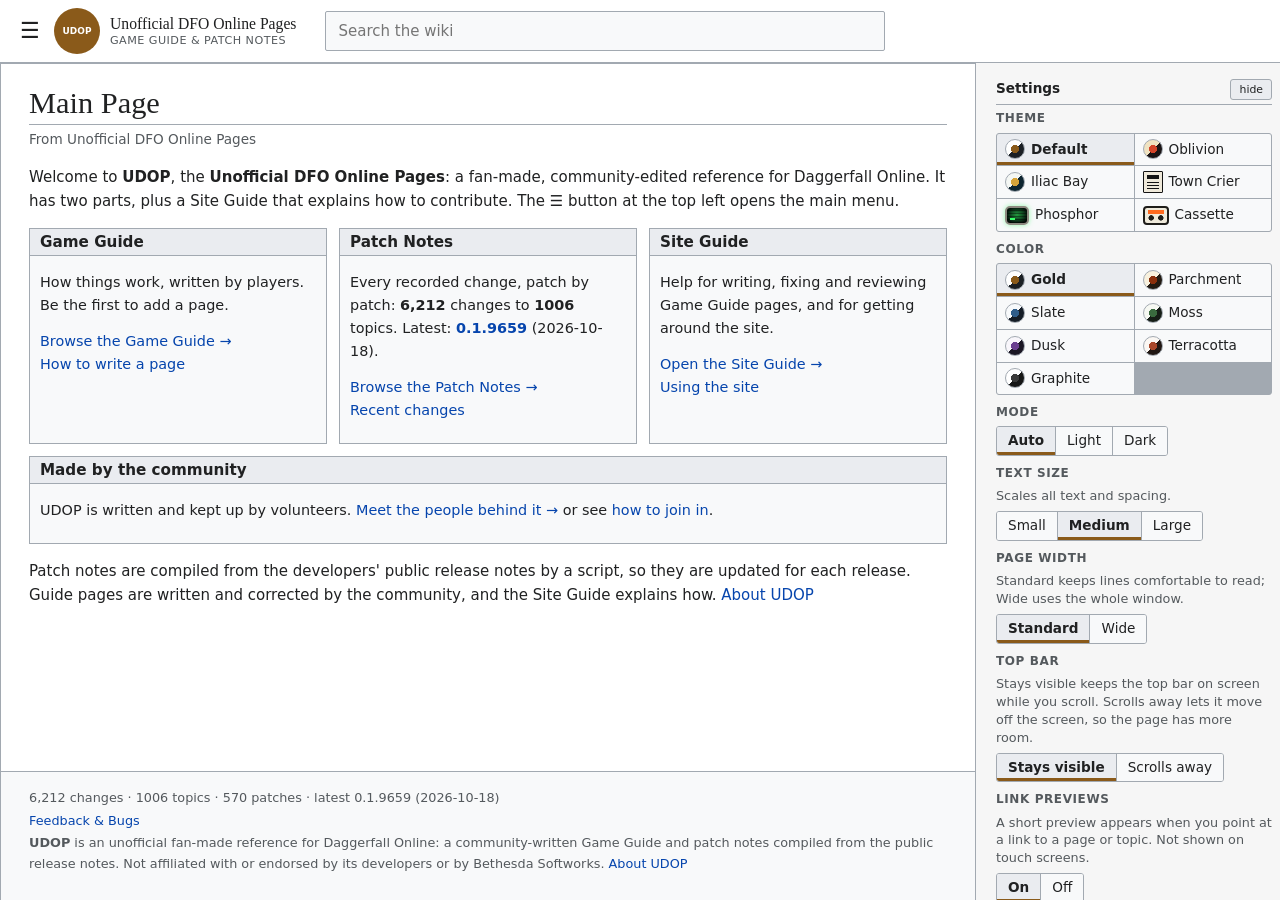
==== commit 2062270d: "Editor rollout: guide page editor at #/playground A text box with a live preview, draft autosave and" ====
--- a/web/index.html
+++ b/web/index.html
@@ -59,6 +59,7 @@
       <h3>Contribute</h3>
       <ul>
         <li><a href="#/site/how-to-write-a-page" data-nav="page:site/how-to-write-a-page">Learn to edit</a></li>
+        <li><a href="#/playground" data-nav="playground">Write a guide page</a></li>
         <li><a href="#/credits" data-nav="credits">Credits</a></li>
       </ul>
     </nav>
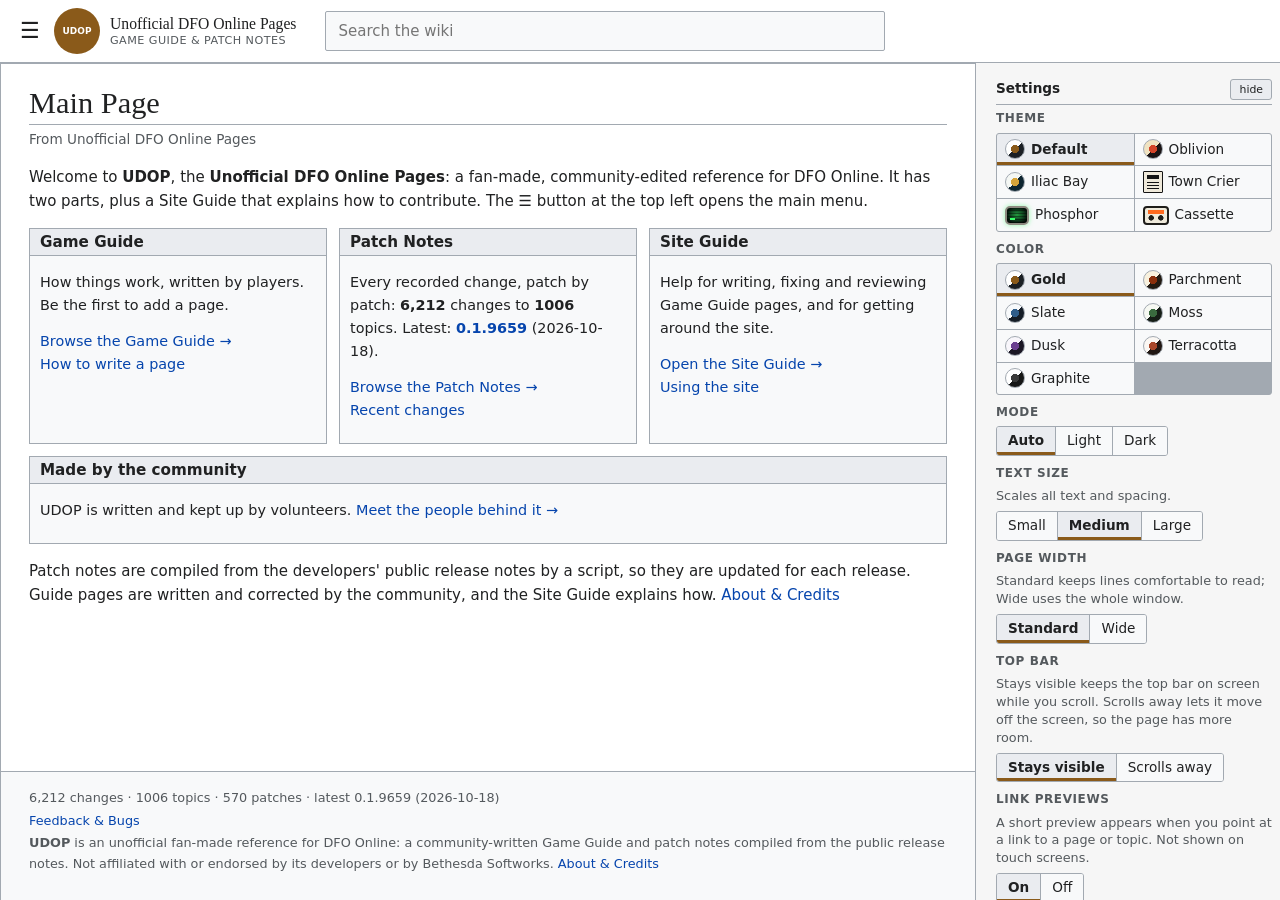
==== commit 47eaf508: "Restructure the site menu, names and Site Guide from the structure review - Menu: Read / Help / Cont" ====
--- a/web/index.html
+++ b/web/index.html
@@ -4,7 +4,7 @@
 <meta charset="utf-8">
 <meta name="viewport" content="width=device-width, initial-scale=1">
 <title>Unofficial DFO Online Pages</title>
-<meta name="description" content="UDOP, the Unofficial DFO Online Pages: a fan-made, community-edited Game Guide and patch notes wiki for Daggerfall Online.">
+<meta name="description" content="UDOP, the Unofficial DFO Online Pages: a fan-made, community-edited Game Guide and patch notes wiki for DFO Online.">
 <meta name="theme-color" content="#8a5a1a">
 <link rel="icon" href="data:image/svg+xml,%3Csvg xmlns='http://www.w3.org/2000/svg' viewBox='0 0 64 64'%3E%3Ccircle cx='32' cy='32' r='32' fill='%238a5a1a'/%3E%3Ctext x='32' y='40' font-family='sans-serif' font-size='17' font-weight='700' text-anchor='middle' fill='white'%3EUDOP%3C/text%3E%3C/svg%3E">
 <script>
@@ -45,22 +45,33 @@
   <aside id="side">
     <div class="side-head"><span>Main menu</span><button type="button" class="dock" data-dock="menu"></button></div>
     <nav aria-label="Main menu">
+      <h3>Read</h3>
       <ul>
         <li><a href="#/" data-nav="home">Main Page</a></li>
         <li><a href="#/guide" data-nav="guide">Game Guide</a></li>
-        <li><a href="#/patchnotes" data-nav="patchnotes">Patch Notes</a></li>
+        <li><a href="#/patchnotes" data-nav="patchnotes">Patch Notes</a>
+          <ul class="sub" id="pn-sub" hidden>
+            <li><a href="#/recent">Recent changes</a></li>
+            <li><a href="#/hubs">Areas</a></li>
+            <li><a href="#/systems">Game systems</a></li>
+            <li><a href="#/patches">Patch index</a></li>
+          </ul>
+        </li>
+      </ul>
+    </nav>
+    <nav aria-label="Help">
+      <h3>Help</h3>
+      <ul>
         <li><a href="#/site" data-nav="site">Site Guide</a></li>
-        <li><a href="#/site/using-the-site" data-nav="page:site/using-the-site">Using the Site</a></li>
-        <li><a href="#/about" data-nav="about">About UDOP</a></li>
         <li><a href="#/feedback" data-nav="feedback">Feedback &amp; Bugs</a></li>
       </ul>
     </nav>
-    <nav aria-label="Contribute">
-      <h3>Contribute</h3>
+    <nav aria-label="Contribute and about">
+      <h3>Contribute and about</h3>
       <ul>
-        <li><a href="#/site/how-to-write-a-page" data-nav="page:site/how-to-write-a-page">Learn to edit</a></li>
-        <li><a href="#/playground" data-nav="playground">Write a guide page</a></li>
-        <li><a href="#/credits" data-nav="credits">Credits</a></li>
+        <li><a href="#/site/how-to-write-a-page" data-nav="page:site/how-to-write-a-page">How to write a page</a></li>
+        <li><a href="#/editor" data-nav="editor">Open the editor</a></li>
+        <li><a href="#/about" data-nav="about">About &amp; Credits</a></li>
       </ul>
     </nav>
   </aside>
@@ -74,7 +85,7 @@
     <footer id="foot" class="site-footer">
       <p id="foot-stats"></p>
       <p><a id="foot-report" href="#/feedback">Feedback &amp; Bugs</a></p>
-      <p><b>UDOP</b> is an unofficial fan-made reference for Daggerfall Online: a community-written Game Guide and patch notes compiled from the public release notes. Not affiliated with or endorsed by its developers or by Bethesda Softworks. <a href="#/about">About UDOP</a></p>
+      <p><b>UDOP</b> is an unofficial fan-made reference for DFO Online: a community-written Game Guide and patch notes compiled from the public release notes. Not affiliated with or endorsed by its developers or by Bethesda Softworks. <a href="#/about">About &amp; Credits</a></p>
     </footer>
     <div id="endpad" aria-hidden="true"></div>
   </main>
--- a/web/style.css
+++ b/web/style.css
@@ -209,6 +209,8 @@
 #side h3 { margin: 14px 0 4px 8px; font-size: .75rem; letter-spacing: .05em; text-transform: uppercase; color: var(--muted); font-weight: 600; }
 #side ul { list-style: none; margin: 0; padding: 0; }
 #side li a { display: block; padding: 2px 8px; border-left: 3px solid transparent; }
+#side ul.sub { margin-left: 12px; }
+#side ul.sub[hidden] { display: none; }
 #side li a.on { border-color: var(--accent); background: var(--soft); color: var(--fg); font-weight: 600; }
 #side li a:visited { color: var(--link); }
 
@@ -415,6 +417,9 @@
 /* Game Guide pages */
 .portals.two, .portals.three { grid-template-columns: repeat(auto-fit, minmax(16em, 1fr)); }
 a.missing, a.missing:visited { color: var(--nerf); }
+/* the Article, Read and Source tabs under a page's title (the look is .gtabs; Read and Source sit at the right) */
+.gtabs.ptabs { margin: 0 0 .5em; }
+.gtabs .ptab-r { margin-left: auto; }
 .editline { margin-top: 2em; padding-top: .6em; border-top: 1px solid var(--line); font-size: .85rem; color: var(--muted); }
 #app blockquote { margin: 0 0 1em; padding: .1em 1em; border-left: 3px solid var(--line); background: var(--softer); }
 /* notice boxes: > [!NOTE] and friends. One colour per type, checked against every theme's page colour in light and dark */
@@ -639,20 +644,20 @@
 
 /* the link in the left margin of a section heading that copies that section's address */
 h2.sec, h3.sec { position: relative; }
-.hlink { position: absolute; left: -1.75rem; top: .35em; width: 1.5rem; text-align: center; font-size: .8rem; font-weight: normal; line-height: 1.5; text-decoration: none; color: var(--muted); opacity: 0; transition: color .3s ease, opacity .2s ease; }
+.hlink { position: absolute; left: -1.625rem; top: 0; width: 1.5rem; text-align: center; font-weight: normal; line-height: inherit; text-decoration: none; color: var(--muted); opacity: 0; transition: color .3s ease, opacity .2s ease; }
 .hlink:hover { text-decoration: none; }
 .hlink svg { width: 1rem; height: 1rem; vertical-align: -.2em; }
 .hlink.on { color: var(--accent); }   /* the link is in the clipboard: the theme's accent color */
 .hlink.bad { color: var(--red); }
-h3.sec > .hlink { top: .1em; }
+h3.sec > .hlink { top: 0; }
 .hlink.on, .hlink.bad { opacity: 1; }
 h2:hover > .hlink, h3:hover > .hlink, .hlink:focus-visible { opacity: .75; }
 .hlink:hover { opacity: 1 !important; }
 @media (hover: none) { .hlink { opacity: .55; } }
 @media (max-width: 860px), (max-height: 500px) and (max-width: 1100px) {   /* narrow screen: always shown, in the page's small left margin beside the heading and its fold arrow */
-  .hlink { left: -1.2rem; width: 1.2rem; opacity: .6; }
+  .hlink { left: -1.25rem; width: 1.2rem; opacity: .6; }
   .hlink svg { width: .8rem; height: .8rem; }
-  h3.sec > .hlink { top: .05em; }
+  h3.sec > .hlink { top: 0; }
 }
 
 /* Settings > Top bar > Scrolls away: the top bar is an ordinary part of the page instead of staying at the top of the window. --head-h (set by script) then follows how much of it is still on screen, so sticky panels and pop-ups move up with it */
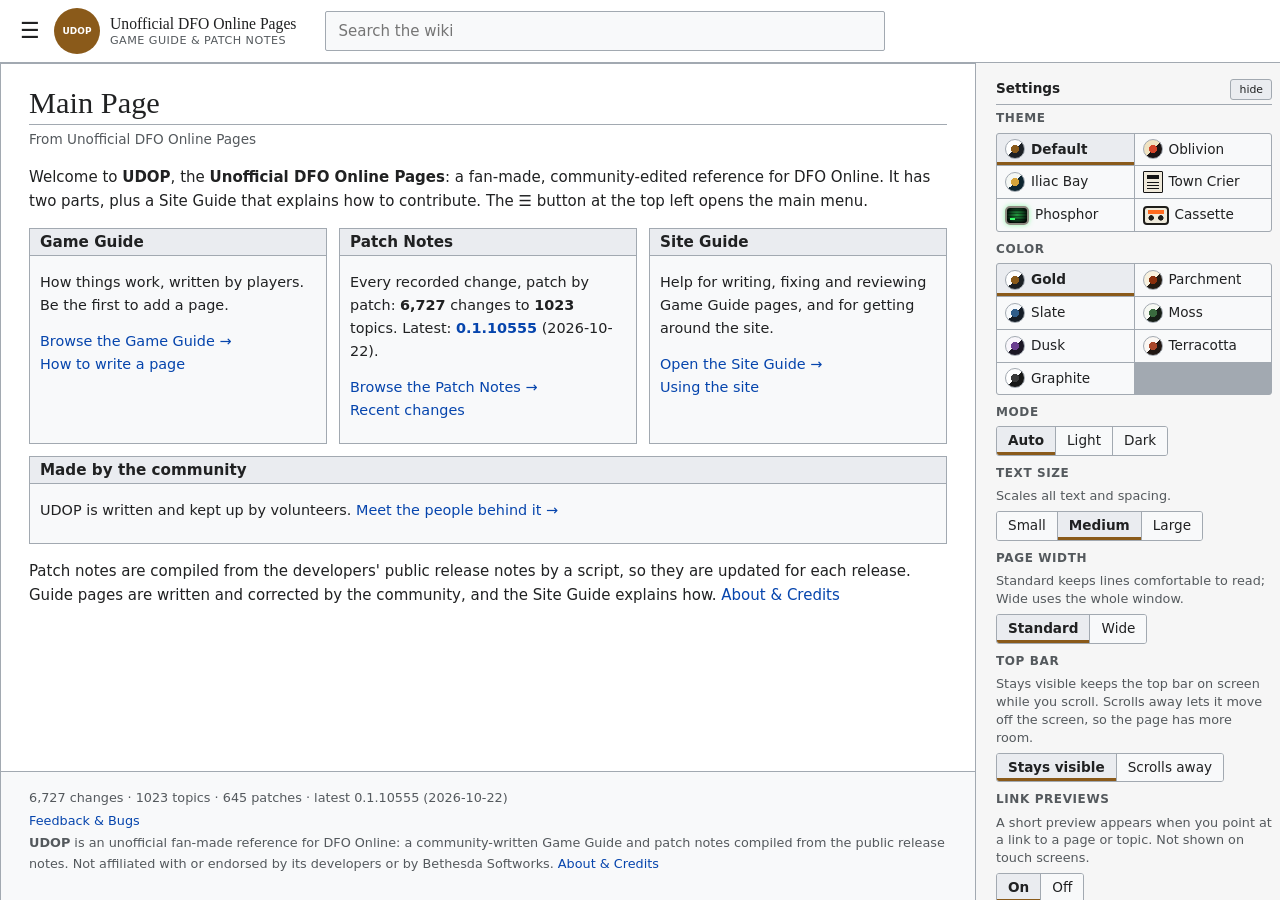
==== commit 69a2aadf: "Use the hub as the only location label Remove per-row system and direction from the data, notes tool" ====
--- a/web/index.html
+++ b/web/index.html
@@ -53,7 +53,6 @@
           <ul class="sub" id="pn-sub" hidden>
             <li><a href="#/recent">Recent changes</a></li>
             <li><a href="#/hubs">Areas</a></li>
-            <li><a href="#/systems">Game systems</a></li>
             <li><a href="#/patches">Patch index</a></li>
           </ul>
         </li>
--- a/web/style.css
+++ b/web/style.css
@@ -259,7 +259,6 @@
 .tp[data-type=New] { color: var(--new); } .tp[data-type=Rework] { color: var(--rework); } .tp[data-type=Fix] { color: var(--fix); }
 .tp[data-type=Other] { color: var(--other); } .tp[data-type=Performance] { color: var(--perf); } .tp[data-type=Economy] { color: var(--econ); }
 .tp[data-type=UI] { color: var(--ui); } .tp[data-type=QoL] { color: var(--qol); }
-td[data-dir="+"] { color: var(--buff); font-weight: 700; } td[data-dir="\2212"] { color: var(--nerf); font-weight: 700; }
 .dev { display: block; font-size: .82rem; color: var(--muted); margin-top: 2px; }
 sup.ref, .ref { font-size: .75rem; }
 
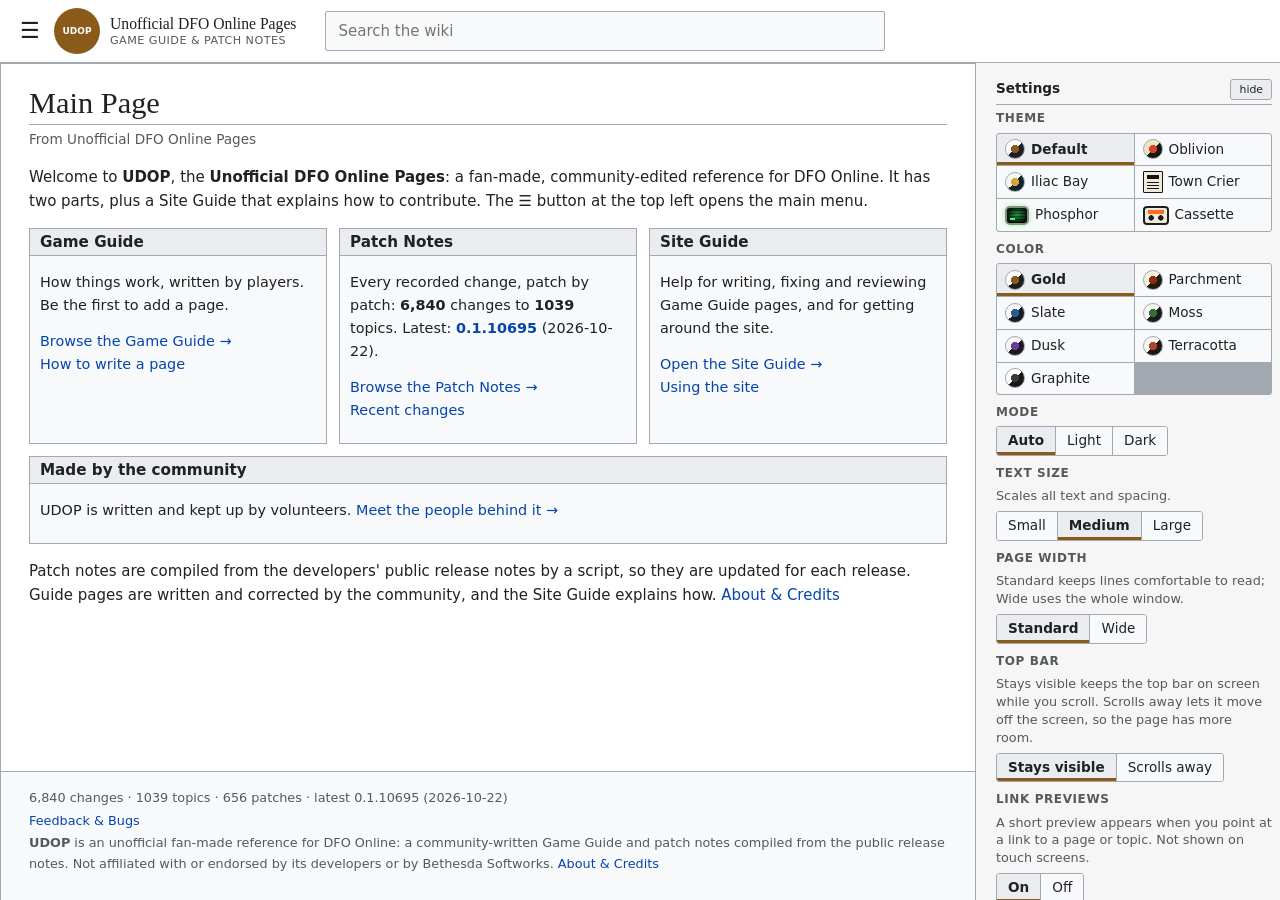
==== commit 7be14916: "Guide tables: sort, filter, copy, key/value and row-label tables Every guide table gets sortable hea" ====
--- a/web/index.html
+++ b/web/index.html
@@ -95,6 +95,7 @@
 </div>
 <script src="data.js"></script>
 <script src="highlight.js"></script>
+<script src="tables.js"></script>
 <script src="app.js"></script>
 </body>
 </html>
--- a/web/style.css
+++ b/web/style.css
@@ -253,6 +253,52 @@
 .wikitable td { background: var(--paper); }
 .wikitable td:last-child { min-width: 260px; }
 .wrap { overflow-x: auto; }
+/* guide tables (web/tables.js): a filter box and sort headings above a table, a scroll box for long ones with the heading row fixed in it, a shadow at the side a wide table still scrolls to */
+.gtable { margin: .5em 0 1em; }
+.gtable .wikitable { margin: 0; }
+.tbar { display: flex; align-items: center; gap: 4px 12px; flex-wrap: wrap; font-size: .85rem; }
+.tbar input.filter { width: 14em; max-width: 100%; margin: 0 0 .4em; padding: 3px 8px; font-size: .85rem; }
+.tfw { position: relative; display: inline-block; max-width: 100%; }
+.tfw input.filter { padding-right: 24px; }
+.tfw input.filter::-webkit-search-cancel-button { display: none; }   /* the clear button below is the same in every browser */
+.tclear { position: absolute; right: 2px; top: 0; bottom: .4em; width: 22px; padding: 0; border: 0; background: none; color: var(--muted); font: inherit; font-size: 1.1rem; line-height: 1; cursor: pointer; }
+.tclear:hover { color: var(--fg); }
+.tclear:focus-visible { outline: 2px solid var(--link); outline-offset: -2px; }
+.tcount { color: var(--muted); font-size: .85rem; margin-top: .3em; }
+.tcount:empty { display: none; }
+.tcopy { display: flex; gap: 6px; margin-left: auto; }
+.treset, .tbtn { margin: 0 0 .4em; padding: 2px 9px; border: 1px solid var(--line); border-radius: 3px; background: var(--softer); color: var(--fg); font: inherit; font-size: .8rem; cursor: pointer; }
+.tbtn { box-sizing: border-box; width: 6.5em; padding-left: 0; padding-right: 0; text-align: center; }   /* one width for the label and for what replaces it after a click, so nothing moves */
+.treset:hover, .tbtn:hover { background: color-mix(in srgb, var(--accent) 22%, var(--soft)); border-color: var(--accent); }
+.treset:focus-visible, .tbtn:focus-visible, .sortbtn:focus-visible { outline: 2px solid var(--link); outline-offset: 1px; }
+.tstat { position: absolute; width: 1px; height: 1px; overflow: hidden; clip: rect(0 0 0 0); white-space: nowrap; }
+.sortbtn { display: flex; width: 100%; align-items: baseline; gap: 4px; padding: 0; border: 0; background: none; color: inherit; font: inherit; text-align: inherit; cursor: pointer; }
+.sortlbl { flex: 1 1 auto; }   /* the label takes the room, so the mark sits at the right edge of the heading cell whatever the column's alignment */
+.sortbtn:hover .sortlbl { text-decoration: underline; }
+.sortmark { min-width: .9em; font-size: .7em; color: var(--accent); white-space: nowrap; }
+.sortmark:empty::before { content: "⇅"; color: var(--muted); opacity: .55; }
+.gscroll { position: relative; }
+.gscroll::before, .gscroll::after { content: ""; position: absolute; top: 0; bottom: 0; width: 14px; z-index: 3; pointer-events: none; opacity: 0; transition: opacity .15s; }
+.gscroll::before { left: 0; background: linear-gradient(to right, rgba(0, 0, 0, .28), transparent); }
+.gscroll::after { right: 0; background: linear-gradient(to left, rgba(0, 0, 0, .28), transparent); }
+.gscroll.sl::before, .gscroll.sr::after { opacity: 1; }
+.gscroll:has(.gt.lc)::before { display: none; }   /* a row-label column is the left edge: it casts the shadow itself, so the box's own left shadow would only darken it */
+.gscroll.sl .gt.lc tbody th[scope=row], .gscroll.sl .gt.lc thead th:first-child { box-shadow: 5px 0 6px -4px rgba(0, 0, 0, .35); }
+.wrap.tall { overflow-y: auto; overscroll-behavior: contain; }   /* more rows than the limit in tables.js: the table scrolls inside its box (a box that scrolls sideways only still lets the page scroll) */
+.wrap.tall .gt.wikitable thead th { position: sticky; top: 0; z-index: 2; }
+/* a sticky cell drags only its own borders along, and in a collapsed table the borders belong to the table: so these tables keep a border on each cell (right and bottom, plus top on the heading row and left on the first column) */
+.gtable .gt.wikitable { border-collapse: separate; border-spacing: 0; border: 0; }
+.gtable .gt.wikitable th, .gtable .gt.wikitable td { border-width: 0 1px 1px 0; }
+.gtable .gt.wikitable thead th { border-top-width: 1px; border-bottom-width: 2px; }
+.gtable .gt.wikitable tr > :first-child { border-left-width: 1px; }
+.gtable .wrap:has(.gt.lc) { border-left: 1px solid var(--j-cell, var(--line)); }   /* a row-label column sticks to the edge of the box, so the box carries the left border: no scrolled content can show beside it */
+.gtable .gt.lc.wikitable tr > :first-child { border-left-width: 0; }
+.wikitable.lc tbody th[scope=row] { text-align: left; font-weight: 600; background: var(--soft); position: sticky; left: 0; z-index: 1; }
+.wikitable.lc thead th:first-child, .wrap.tall .gt.wikitable.lc thead th:first-child { position: sticky; left: 0; z-index: 3; }   /* the corner cell stays with its column, and above the heading row when that sticks too */
+.wikitable.kv th[scope=row] { text-align: left; width: 32%; font-weight: 600; color: var(--muted); background: var(--soft); }
+/* striping and a row under the pointer (rows hidden by the filter would upset :nth-child, so the script marks the shown rows alt while a filter is on) */
+.gt:not(.filtered) tbody tr:nth-child(even) td, .gt tbody tr.alt td { background: color-mix(in srgb, var(--soft) 40%, var(--paper)); }
+.gt:not(.filtered) tbody tr:hover td, .gt.filtered tbody tr:hover td { background: color-mix(in srgb, var(--accent) 12%, var(--paper)); }
 .nowrap { white-space: nowrap; }
 .tp { font-weight: 600; white-space: nowrap; }
 .tp[data-type=Buff] { color: var(--buff); } .tp[data-type=Nerf], .tp[data-type=Removal] { color: var(--nerf); }
@@ -508,7 +554,7 @@
 h2.sec, h3.sec { display: flow-root; }
 #gp h2.cl, #gp h3.cl { clear: both; }
 /* tables and code boxes sit beside the Contents box, and only step below a right-hand picture */
-#gp figure.fig-right ~ .wrap, #gp figure.fig-right ~ .codebox { clear: right; }
+#gp figure.fig-right ~ .wrap, #gp figure.fig-right ~ .gtable, #gp figure.fig-right ~ .codebox { clear: right; }
 @media (max-width: 600px) {
   figure.fig-left, figure.fig-right { float: none; width: auto !important; margin-left: 0; margin-right: 0; }
 }
@@ -812,6 +858,9 @@
 html[data-skin="crier"] .wikitable { border: 0; border-top: 3px double var(--fg); border-bottom: 1px solid var(--fg); background: transparent; }
 html[data-skin="crier"] .wikitable th, html[data-skin="crier"] .wikitable td { border: 0; border-bottom: 1px solid var(--line); }
 html[data-skin="crier"] .wikitable td { background: transparent; }
+html[data-skin="crier"] .gtable .gt.wikitable thead th { border-top: 3px double var(--fg); background: var(--paper); }   /* the table's own rules go on its cells (see "a sticky cell" above), and a heading that sticks needs a background */
+html[data-skin="crier"] .gtable .wrap:has(.gt.lc) { border-left: 0; }
+html[data-skin="crier"] .gtable .gt.wikitable tbody tr:last-child > * { border-bottom: 1px solid var(--fg); }
 html[data-skin="crier"] .wikitable thead th { background: transparent; font-variant: small-caps; letter-spacing: .05em; border-bottom: 2px solid var(--fg); }
 html[data-skin="crier"] .tp { font-variant: small-caps; letter-spacing: .03em; font-weight: 700; }
 html[data-skin="crier"] .portal, html[data-skin="crier"] .cats, html[data-skin="crier"] .alpha, html[data-skin="crier"] form.rangebar, html[data-skin="crier"] .mbox { border-color: var(--fg); }
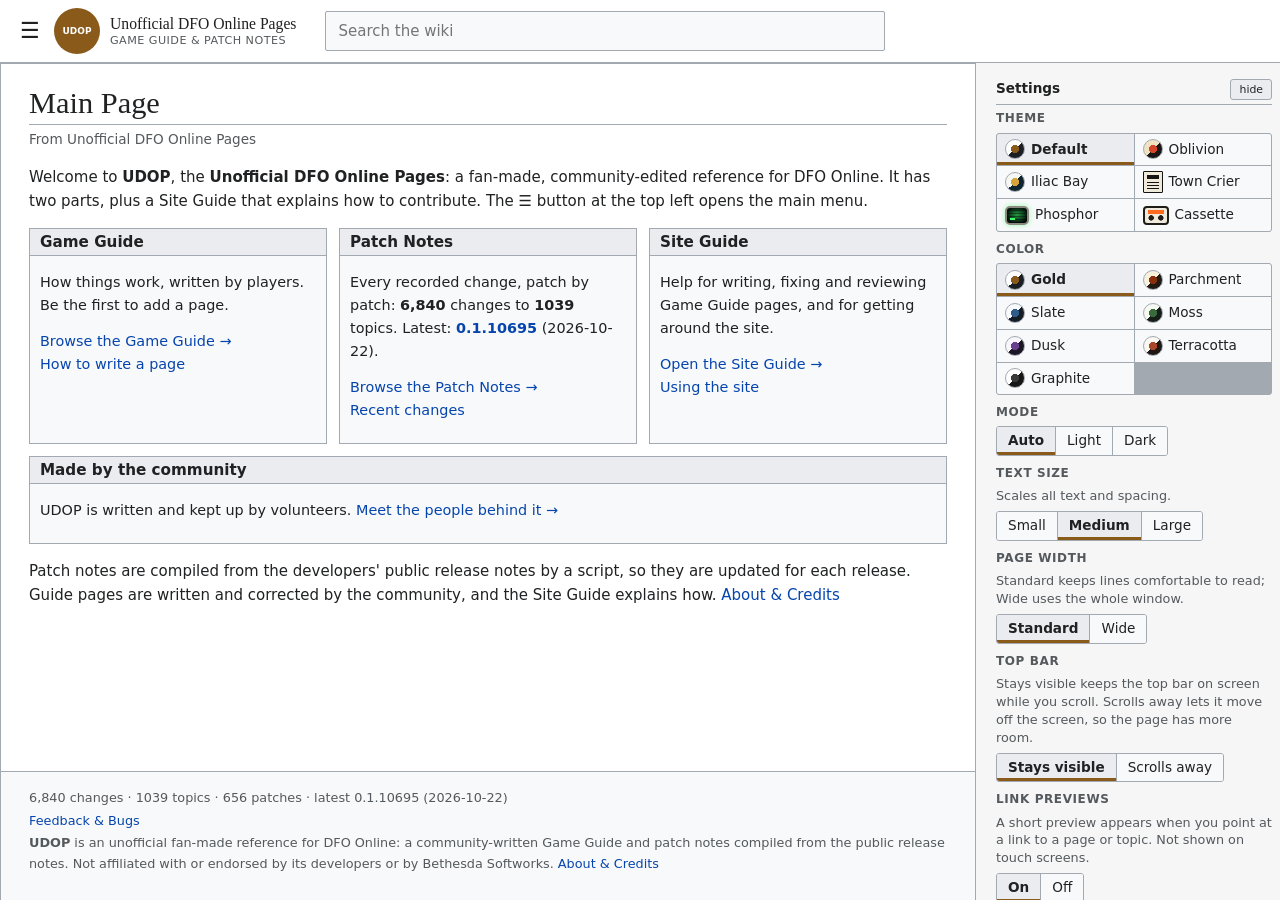
==== commit a18feba9: "Community Tools page: featured player-made tools from web/tools.json Co-Authored-By: Claude Sonnet 5" ====
--- a/web/index.html
+++ b/web/index.html
@@ -49,6 +49,7 @@
       <ul>
         <li><a href="#/" data-nav="home">Main Page</a></li>
         <li><a href="#/guide" data-nav="guide">Game Guide</a></li>
+        <li><a href="#/tools" data-nav="tools">Community Tools</a></li>
         <li><a href="#/patchnotes" data-nav="patchnotes">Patch Notes</a>
           <ul class="sub" id="pn-sub" hidden>
             <li><a href="#/recent">Recent changes</a></li>
--- a/web/style.css
+++ b/web/style.css
@@ -868,6 +868,12 @@
 html[data-skin="crier"] #foot { border-top: 3px double var(--fg); }
 .dot.news { width: 20px; height: 22px; border-radius: 1px; border: 1px solid #141414; background: linear-gradient(#141414, #141414) 3px 3px / calc(100% - 6px) 4px no-repeat, repeating-linear-gradient(#141414 0 1px, transparent 1px 3px) 3px 10px / calc(100% - 6px) 9px no-repeat, #efe9da; }   /* a broadsheet: masthead bar over columns of text lines */
 
+/* the Community Tools page: one portal box per tool */
+.tool { margin: 0 0 12px; }
+.tool > h3 small { margin-left: 8px; font-weight: 400; font-size: .75rem; }
+.tool .lede { font-weight: 700; }
+.tool details ul.bul { margin-top: .4em; margin-bottom: .6em; }
+
 /* the Credits page: people in a portal box */
 .ppl { display: grid; grid-template-columns: repeat(auto-fit, minmax(14rem, 1fr)); gap: 4px 16px; }
 .who { display: flex; align-items: center; gap: 10px; padding: 4px 0; min-width: 0; }
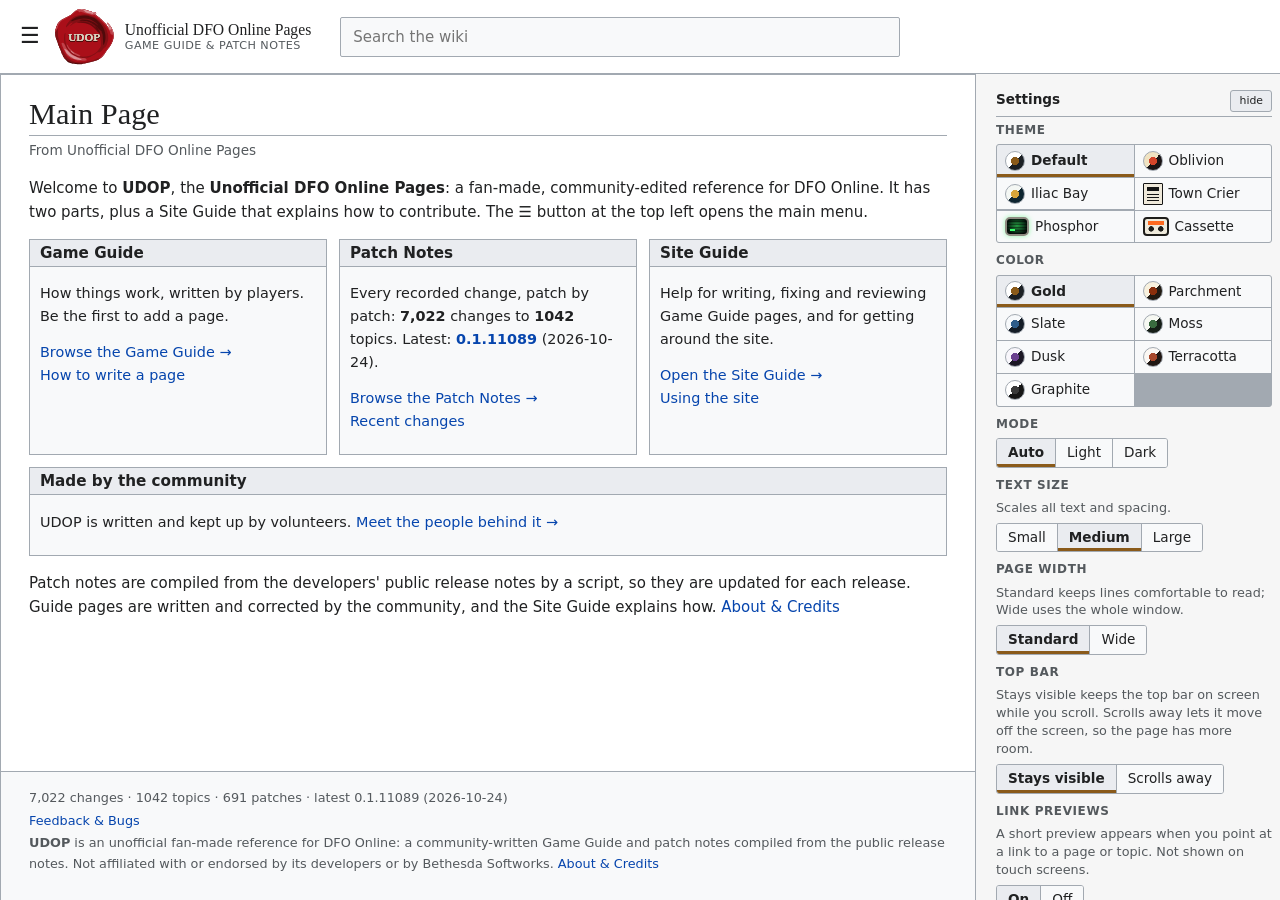
==== commit c8fb0f06: "Header logo: themeable wax seal with gilded UDOP The badge is now an inline SVG wax seal. The defaul" ====
--- a/web/index.html
+++ b/web/index.html
@@ -32,7 +32,39 @@
 <header id="head" class="site-header">
   <div class="head-in">
     <button id="menu" aria-label="Main menu" title="Main menu" aria-expanded="false">&#9776;</button>
-    <a id="logo" href="#/"><span class="mark">UDOP</span><span class="name">Unofficial DFO Online Pages<small>Game Guide &amp; Patch Notes</small></span></a>
+    <a id="logo" href="#/"><span class="mark seal"><svg viewBox="0 0 332 313" aria-hidden="true" focusable="false">
+  <path style="fill:var(--w1,#500a0b)" fill-rule="evenodd" d="M115.5 305.8C111.1 305.4 106.3 305.0 104.7 305.0C100.4 305.0 87.0 301.3 85.1 299.6C84.1 298.7 82.0 297.7 80.2 297.4C76.6 296.7 57.7 277.7 55.6 272.6C54.9 270.9 53.3 268.6 52.1 267.6C51.0 266.5 50.0 265.1 50.0 264.5C50.0 262.6 45.9 253.7 44.2 251.7C43.3 250.7 42.0 248.0 41.4 245.7C39.4 238.6 34.1 224.9 32.1 221.6C29.9 218.1 27.0 210.3 27.0 207.9C27.0 207.0 26.1 205.5 25.0 204.5C23.9 203.5 23.0 201.5 23.0 200.1C23.0 196.7 17.1 179.3 13.1 170.7C11.4 167.1 10.0 163.5 10.0 162.8C10.0 162.0 9.3 158.7 8.4 155.5C6.7 148.6 6.2 123.5 7.8 120.4C8.3 119.4 9.8 114.5 11.0 109.6C12.2 104.6 14.0 99.6 15.0 98.3C16.0 97.0 17.2 94.5 17.6 92.7C18.6 87.8 34.9 69.3 41.2 65.9C42.6 65.1 46.9 62.7 50.6 60.5C54.4 58.3 61.3 54.7 66.0 52.5C83.7 44.1 92.4 38.3 104.7 26.8C108.7 23.1 113.7 18.9 115.9 17.6C118.1 16.2 120.1 14.6 120.5 14.0C123.5 9.1 149.3 3.9 155.1 7.1C156.2 7.6 160.3 8.4 164.3 8.7C168.3 9.0 172.7 9.9 174.2 10.6C175.7 11.4 177.8 12.0 178.8 12.0C179.9 12.0 181.3 12.7 182.1 13.6C182.8 14.4 184.2 14.9 185.1 14.7C186.1 14.4 187.4 14.8 188.0 15.4C188.5 16.1 192.2 17.3 196.2 18.0C200.2 18.7 204.1 19.6 205.0 20.0C205.8 20.5 210.1 21.6 214.5 22.5C225.5 24.8 225.5 24.8 228.5 27.2C231.1 29.3 231.1 29.3 228.4 32.1C225.6 35.0 225.6 35.0 230.0 39.5C232.4 42.0 234.9 44.0 235.6 44.0C236.2 44.0 237.4 44.7 238.1 45.7C238.9 46.6 241.7 49.0 244.5 51.0C247.2 53.1 252.8 58.0 256.8 61.9C260.8 65.8 264.6 69.0 265.4 69.0C267.5 69.0 288.1 91.6 287.5 93.3C287.1 94.1 288.9 96.4 292.2 99.2C298.6 104.6 300.0 105.2 302.2 103.2C304.3 101.4 301.0 95.9 292.8 87.4C288.8 83.2 288.1 82.1 289.3 81.2C292.3 78.7 312.7 103.4 316.6 114.2C317.4 116.5 318.4 118.8 318.9 119.4C324.0 125.9 327.2 155.3 324.1 167.1C320.4 181.2 312.8 199.3 309.3 202.1C308.5 202.8 306.9 205.2 305.8 207.4C304.7 209.6 301.2 214.4 298.1 218.0C292.8 224.3 276.1 247.9 275.0 250.6C273.0 255.6 252.3 276.0 249.3 276.0C248.9 276.0 247.7 276.8 246.6 277.9C243.5 280.7 236.2 284.4 230.0 286.4C227.0 287.4 223.2 288.7 221.5 289.4C217.8 291.0 207.0 293.7 197.0 295.7C192.9 296.5 189.1 297.6 188.6 298.1C188.0 298.6 186.6 299.0 185.3 299.0C184.1 299.0 180.5 299.7 177.3 300.6C174.1 301.5 168.2 302.8 164.1 303.5C160.0 304.3 156.2 305.4 155.7 305.9C154.4 307.2 127.5 307.1 115.5 305.8Z"/>
+  <path style="fill:var(--w2,#830f14)" fill-rule="evenodd" d="M142.0 302.9C109.8 301.7 103.3 300.5 86.0 292.5C71.9 286.0 70.2 284.9 67.0 280.1C66.0 278.6 64.0 277.5 61.5 277.1C58.2 276.6 57.2 275.9 55.9 273.0C55.0 271.1 53.3 268.6 52.1 267.6C50.9 266.5 50.0 265.1 50.0 264.5C50.0 262.6 45.9 253.7 44.2 251.7C43.3 250.7 42.0 248.0 41.4 245.7C39.4 238.6 34.1 224.9 32.1 221.6C29.9 218.1 27.0 210.3 27.0 207.9C27.0 207.0 26.1 205.5 25.0 204.5C23.9 203.5 23.0 201.5 23.0 200.1C23.0 196.7 17.1 179.3 13.1 170.7C11.4 167.1 10.0 163.5 10.0 162.8C10.0 162.0 9.3 158.7 8.4 155.5C6.7 148.6 6.2 123.5 7.8 120.4C8.3 119.4 9.8 114.5 11.0 109.6C12.2 104.6 14.0 99.6 15.0 98.3C16.0 97.0 17.2 94.5 17.6 92.7C18.6 87.8 34.9 69.3 41.2 65.9C42.6 65.1 46.9 62.7 50.6 60.5C54.4 58.3 61.3 54.7 66.0 52.5C83.7 44.1 92.4 38.3 104.7 26.8C108.7 23.1 113.7 18.9 115.9 17.6C118.1 16.2 120.1 14.6 120.5 14.0C123.5 9.1 149.3 3.9 155.1 7.1C156.2 7.6 160.3 8.4 164.3 8.7C168.3 9.0 172.7 9.9 174.2 10.6C175.7 11.4 177.8 12.0 178.8 12.0C179.9 12.0 181.3 12.7 182.1 13.6C182.8 14.4 184.2 14.9 185.1 14.7C186.1 14.4 187.4 14.8 188.0 15.4C188.5 16.1 192.2 17.3 196.2 18.0C200.2 18.7 204.1 19.6 205.0 20.0C205.8 20.5 210.1 21.6 214.5 22.5C225.5 24.8 225.5 24.8 228.5 27.2C231.1 29.3 231.1 29.3 228.4 32.1C225.6 35.0 225.6 35.0 230.0 39.5C232.4 42.0 234.9 44.0 235.6 44.0C236.2 44.0 237.4 44.7 238.1 45.7C238.9 46.6 241.7 49.0 244.5 51.0C247.2 53.1 252.8 58.0 256.8 61.9C260.8 65.8 264.6 69.0 265.4 69.0C267.5 69.0 288.1 91.6 287.5 93.3C287.1 94.1 288.9 96.4 292.2 99.2C298.6 104.6 300.0 105.2 302.2 103.2C304.3 101.4 301.0 95.9 292.8 87.4C288.8 83.2 288.1 82.1 289.3 81.2C292.3 78.7 312.7 103.4 316.6 114.2C317.4 116.5 318.4 118.8 318.9 119.4C324.0 125.9 327.2 155.3 324.1 167.1C320.4 181.2 312.8 199.3 309.3 202.1C308.5 202.8 306.9 205.2 305.8 207.4C304.7 209.6 301.2 214.4 298.1 218.0C292.8 224.3 276.1 247.9 275.0 250.6C273.0 255.6 252.3 276.0 249.3 276.0C248.9 276.0 247.7 276.8 246.6 277.9C243.5 280.7 236.2 284.4 230.0 286.4C227.0 287.4 223.2 288.7 221.5 289.4C217.8 291.0 207.0 293.7 197.0 295.7C192.9 296.5 189.1 297.6 188.5 298.1C188.0 298.6 186.4 299.0 184.9 299.0C183.5 299.0 181.0 299.4 179.4 299.9C167.0 303.7 166.2 303.7 142.0 302.9ZM273.8 196.2C285.6 171.2 283.3 135.0 268.1 105.2C257.6 84.7 231.4 58.9 214.3 52.4C210.6 51.0 204.8 48.8 201.5 47.5C173.3 36.7 138.9 40.0 110.3 56.1C89.1 68.1 88.2 77.4 109.1 68.9C140.9 56.0 170.1 53.6 194.5 62.0C213.1 68.4 236.1 84.4 239.3 93.2C240.4 96.4 238.1 95.1 231.7 89.2C210.2 69.2 176.6 59.3 146.9 64.1C140.9 65.1 140.0 65.6 140.0 67.4C140.0 69.5 140.4 69.5 156.2 69.6C194.2 69.7 221.8 84.0 246.0 116.1C248.2 119.1 250.9 121.3 253.9 122.5C259.4 124.7 260.0 125.4 260.0 130.1C260.0 132.2 260.8 134.8 262.0 136.3C265.8 141.1 267.2 150.8 267.7 177.8C268.3 206.1 268.6 207.2 273.8 196.2Z"/>
+  <path style="fill:var(--w3,#aa0f19)" fill-rule="evenodd" d="M133.0 296.4C91.6 292.6 68.6 275.4 46.6 232.0C35.4 210.0 27.0 185.3 27.0 174.6C27.0 172.7 25.8 167.4 24.3 162.8C21.6 154.8 21.5 153.8 21.7 134.2C21.8 108.9 19.4 107.3 10.4 126.5L7.6 132.5L7.2 127.6C7.0 124.8 7.3 121.7 7.8 120.6C8.3 119.4 9.7 114.5 10.9 109.6C12.2 104.6 14.0 99.6 15.0 98.3C16.0 97.0 17.2 94.5 17.6 92.7C18.6 87.8 34.9 69.3 41.2 65.9C42.6 65.1 46.9 62.7 50.6 60.5C54.4 58.3 61.3 54.7 66.0 52.5C83.7 44.1 92.4 38.3 104.7 26.8C108.7 23.1 113.7 18.9 115.9 17.6C118.1 16.2 120.1 14.6 120.5 14.0C123.5 9.1 149.3 3.9 155.1 7.1C156.2 7.6 160.3 8.4 164.3 8.7C168.3 9.0 172.7 9.9 174.2 10.6C175.7 11.4 177.8 12.0 178.8 12.0C179.9 12.0 181.3 12.7 182.1 13.6C182.8 14.4 184.2 14.9 185.1 14.7C186.1 14.4 187.4 14.8 188.0 15.4C188.5 16.1 192.2 17.3 196.2 18.0C200.2 18.7 204.1 19.6 205.0 20.0C205.8 20.5 210.1 21.6 214.5 22.5C225.5 24.8 225.5 24.8 228.5 27.2C231.1 29.3 231.1 29.3 228.4 32.1C225.6 35.0 225.6 35.0 230.0 39.5C232.4 42.0 234.9 44.0 235.6 44.0C236.2 44.0 237.4 44.7 238.1 45.7C238.9 46.6 241.7 49.0 244.5 51.0C247.2 53.1 252.8 58.0 256.8 61.9C260.8 65.8 264.6 69.0 265.4 69.0C267.5 69.0 288.1 91.6 287.5 93.3C287.1 94.1 288.9 96.4 292.2 99.2C298.6 104.6 300.0 105.2 302.2 103.2C304.3 101.4 301.0 95.9 292.8 87.4C288.8 83.2 288.1 82.1 289.3 81.2C292.3 78.7 312.7 103.4 316.6 114.2C317.4 116.5 318.4 118.8 318.9 119.4C324.0 125.9 327.2 155.3 324.1 167.1C320.4 181.2 312.8 199.3 309.3 202.1C308.5 202.8 306.9 205.2 305.8 207.4C304.7 209.6 301.2 214.4 298.1 218.0C292.8 224.3 276.1 247.9 275.0 250.6C272.9 255.8 252.3 276.0 249.1 276.0C248.6 276.0 247.7 276.7 247.0 277.6C246.2 278.4 244.7 279.6 243.6 280.2C242.2 280.9 242.7 280.0 244.9 277.6C250.2 272.1 244.7 273.2 221.0 282.3C213.0 285.3 204.7 288.1 202.5 288.5C200.3 288.9 192.7 290.4 185.5 292.0C162.6 296.9 150.3 297.9 133.0 296.4ZM189.0 270.1C202.0 266.4 221.9 255.7 230.7 247.7C238.3 240.8 238.3 240.8 243.6 241.5C251.4 242.4 257.2 238.0 269.3 221.9C270.8 219.9 273.4 217.7 275.0 217.0C280.7 214.6 288.4 203.0 289.6 194.8C289.9 192.5 291.4 188.5 292.9 186.0C296.9 179.1 297.4 152.0 293.7 140.9C292.3 136.8 290.9 131.7 290.6 129.5C287.6 109.2 260.2 74.6 232.4 56.0C221.7 48.9 204.3 42.2 183.5 37.4C160.5 32.1 117.7 41.2 99.8 55.2C83.6 67.8 65.0 93.4 65.0 103.2C65.0 106.4 67.0 105.2 78.0 94.9C84.0 89.3 90.5 83.7 92.4 82.4C96.1 79.9 102.0 78.1 102.0 79.5C102.0 81.4 95.6 90.1 92.4 92.5C88.9 95.2 87.9 98.0 90.4 98.0C91.2 98.0 93.2 96.4 94.9 94.5C98.5 90.3 114.2 81.8 122.0 79.7C143.1 74.1 152.6 74.0 176.0 79.1C191.8 82.5 195.8 83.9 200.7 87.8C203.4 89.8 209.5 93.5 214.5 96.0C224.5 101.1 230.9 108.9 240.6 128.2C243.0 133.0 246.3 138.4 248.0 140.3C250.2 142.9 251.0 144.8 251.0 147.6C251.0 149.8 252.0 154.4 253.1 158.0C255.1 164.1 256.3 173.4 256.1 182.5C256.1 184.7 256.1 188.5 256.2 191.0C256.5 208.2 256.7 207.2 252.0 215.1C243.8 228.9 232.2 242.3 225.7 245.7C223.9 246.6 219.8 249.1 216.5 251.4C198.4 263.7 162.7 269.6 139.8 264.1C102.2 255.2 75.9 229.8 64.3 191.5C61.4 181.7 60.3 155.0 62.4 141.8C63.1 136.9 63.0 136.0 61.8 136.0C55.5 136.0 52.6 173.1 57.4 191.5C67.8 230.6 100.4 263.0 137.8 271.1C150.2 273.8 178.0 273.2 189.0 270.1Z"/>
+  <path style="fill:var(--w4,#bf424a)" fill-rule="evenodd" d="M157.6 288.3C157.2 287.9 149.6 287.3 140.7 286.9C123.4 286.3 124.7 286.6 105.9 278.4C102.8 277.1 98.8 276.0 97.0 276.0C94.3 276.0 92.8 275.0 89.1 271.1C86.6 268.4 82.9 265.5 80.9 264.7C79.0 263.9 76.3 261.8 74.9 260.1C73.6 258.4 70.3 254.2 67.7 251.0C65.1 247.7 62.2 243.1 61.4 240.7C60.6 238.4 58.2 233.8 56.1 230.5C54.0 227.2 51.6 222.7 51.0 220.5C50.3 218.3 48.6 214.5 47.3 212.1C46.1 209.7 45.0 206.9 45.0 205.9C45.0 204.9 44.0 202.0 42.8 199.6C39.9 193.5 41.2 190.0 46.4 190.0C52.7 190.0 56.8 194.9 63.0 210.1C68.2 223.0 88.3 246.1 102.3 255.4C119.3 266.5 138.6 272.8 158.4 273.6C169.2 274.1 169.4 274.1 173.7 277.6C179.8 282.6 179.6 286.2 173.0 287.1C160.8 288.8 158.3 289.0 157.6 288.3ZM258.5 266.5C263.6 261.3 270.6 252.9 274.0 247.8C277.5 242.7 284.7 232.7 290.0 225.5C309.4 199.4 317.2 184.6 320.5 167.4C323.8 150.2 321.8 142.6 314.5 144.4C310.2 145.5 308.0 143.5 308.0 138.5C308.0 136.1 307.5 133.8 307.0 133.5C306.4 133.2 305.5 130.9 304.9 128.4C304.2 125.9 302.1 122.0 300.2 119.7C298.3 117.4 295.8 113.5 294.7 111.0C293.6 108.5 291.3 104.7 289.6 102.6C287.9 100.4 285.4 96.7 284.0 94.3C280.9 89.0 250.2 59.7 236.2 48.6C221.1 36.8 222.6 37.6 217.7 38.8C212.3 40.2 203.2 38.3 194.6 34.0C191.3 32.3 187.2 31.0 185.5 31.0C183.7 31.0 180.3 30.3 178.0 29.5C175.7 28.7 172.3 28.0 170.6 28.0C168.9 27.9 166.4 27.3 165.0 26.5C163.6 25.7 161.2 25.1 159.7 25.0C158.2 25.0 154.7 23.9 152.0 22.5C146.1 19.5 144.7 19.4 140.6 21.9C136.6 24.4 134.9 23.4 134.1 18.4C132.6 9.1 124.9 12.5 103.7 31.8C92.4 42.1 90.4 43.4 66.8 55.5C42.9 67.7 36.2 72.5 31.0 81.5C29.7 83.7 27.2 87.8 25.3 90.7C23.3 93.9 21.8 97.7 21.4 100.7C21.0 103.3 19.8 107.1 18.6 109.0C17.4 110.9 14.7 116.7 12.5 121.8C10.4 126.9 8.3 131.3 7.8 131.6C6.7 132.3 6.8 122.5 7.9 120.2C8.4 119.3 9.8 114.5 11.0 109.6C12.2 104.6 14.0 99.6 15.0 98.3C16.0 97.0 17.2 94.5 17.6 92.7C18.6 87.8 34.9 69.3 41.2 65.9C42.6 65.1 46.9 62.7 50.6 60.5C54.4 58.3 61.3 54.7 66.0 52.5C83.7 44.1 92.4 38.3 104.7 26.8C108.7 23.1 113.7 18.9 115.9 17.6C118.1 16.2 120.1 14.6 120.5 14.0C123.5 9.1 149.3 3.9 155.1 7.1C156.2 7.6 160.3 8.4 164.3 8.7C168.3 9.0 172.7 9.9 174.2 10.6C175.7 11.4 177.8 12.0 178.8 12.0C179.9 12.0 181.3 12.7 182.1 13.6C182.8 14.4 184.2 14.9 185.1 14.7C186.1 14.4 187.4 14.8 188.0 15.4C188.5 16.1 192.2 17.3 196.2 18.0C200.2 18.7 204.1 19.6 205.0 20.0C205.8 20.5 210.1 21.6 214.5 22.5C225.5 24.8 225.5 24.8 228.5 27.2C231.1 29.3 231.1 29.3 228.4 32.1C225.6 35.0 225.6 35.0 230.0 39.5C232.4 42.0 234.9 44.0 235.6 44.0C236.2 44.0 237.4 44.7 238.1 45.7C238.9 46.6 241.7 49.0 244.5 51.0C247.2 53.1 252.8 58.0 256.8 61.9C260.8 65.8 264.6 69.0 265.4 69.0C267.5 69.0 288.1 91.6 287.5 93.3C287.1 94.1 288.9 96.4 292.2 99.2C298.6 104.6 300.0 105.2 302.2 103.2C304.3 101.4 301.0 95.9 292.8 87.4C288.8 83.2 288.1 82.1 289.3 81.2C292.3 78.7 312.7 103.4 316.6 114.2C317.4 116.5 318.4 118.8 318.9 119.4C324.0 125.9 327.2 155.3 324.1 167.1C320.4 181.2 312.8 199.3 309.3 202.1C308.5 202.8 306.9 205.2 305.8 207.4C304.7 209.6 301.2 214.4 298.1 218.0C292.8 224.3 276.1 247.9 275.0 250.6C273.2 255.2 252.4 276.0 249.6 276.0C249.4 276.0 253.4 271.7 258.5 266.5ZM130.5 261.6C111.3 255.3 95.1 243.8 81.7 226.9C77.6 221.8 69.0 204.2 69.0 201.0C69.0 197.7 72.6 198.5 74.1 202.2C79.9 217.0 102.6 240.1 116.6 245.6C126.5 249.5 143.1 258.0 143.6 259.5C145.4 264.1 140.6 264.9 130.5 261.6Z"/>
+  <path style="fill:var(--w5,#da8f94)" fill-rule="evenodd" d="M124.5 281.5C120.1 280.2 114.8 278.9 112.8 278.5C110.8 278.2 106.7 276.3 103.8 274.3C100.9 272.3 95.9 269.3 92.7 267.8C84.4 263.7 65.7 245.4 64.0 239.6C63.4 237.4 61.5 233.4 59.9 230.9C55.7 224.3 57.0 220.9 62.2 224.9C63.5 225.9 66.1 227.5 68.0 228.5C69.9 229.4 76.5 235.1 82.5 241.0C94.5 252.7 101.2 257.6 113.8 263.9C123.5 268.8 143.2 277.0 147.5 277.9C149.8 278.4 150.5 279.1 150.5 281.0C150.5 284.7 136.1 285.0 124.5 281.5ZM101.5 243.8C94.8 238.6 90.7 234.0 92.8 234.0C93.4 234.0 96.7 236.1 100.2 238.8C103.7 241.4 107.7 244.3 109.2 245.3C110.8 246.3 112.0 247.5 112.0 248.0C112.0 250.3 107.9 248.6 101.5 243.8ZM322.1 172.2C322.0 171.5 322.7 168.0 323.6 164.5C325.9 155.4 324.4 142.0 319.5 127.4C314.9 113.7 312.8 111.0 310.5 116.2C307.7 122.3 300.9 119.0 299.6 110.8C299.1 107.9 297.9 105.7 295.5 103.4C293.6 101.6 292.0 99.8 292.0 99.4C292.0 99.0 293.2 99.8 294.8 101.2C298.4 104.6 300.1 105.1 302.2 103.2C304.3 101.4 301.0 95.9 292.8 87.4C288.8 83.2 288.1 82.1 289.3 81.2C292.3 78.7 312.7 103.4 316.6 114.2C317.4 116.5 318.4 118.8 318.9 119.4C323.8 125.7 327.2 155.9 324.2 166.5C323.1 170.3 322.1 172.9 322.1 172.2ZM286.0 92.0C286.0 91.4 280.8 85.8 274.6 79.6C268.3 73.3 264.0 68.4 265.0 68.7C266.7 69.2 288.0 91.1 288.0 92.4C288.0 92.7 287.6 93.0 287.0 93.0C286.4 93.0 286.0 92.5 286.0 92.0ZM229.4 39.8C227.2 37.4 224.2 33.6 222.7 31.2C219.4 26.1 218.6 26.0 213.7 30.5C209.9 34.0 209.9 34.0 205.7 31.8C201.7 29.7 197.4 28.8 184.5 27.2C177.9 26.4 170.5 21.9 166.2 16.1C165.0 14.4 163.4 13.0 162.8 13.0C162.2 13.0 159.7 12.0 157.3 10.9C148.3 6.5 134.8 7.4 124.2 13.1C121.2 14.6 119.4 15.2 120.1 14.4C124.7 8.9 149.0 3.8 155.1 7.1C156.2 7.6 160.3 8.4 164.3 8.7C168.3 9.0 172.7 9.9 174.2 10.6C175.7 11.4 177.8 12.0 178.8 12.0C179.9 12.0 181.3 12.7 182.1 13.6C182.8 14.4 184.2 14.9 185.1 14.7C186.1 14.4 187.4 14.8 188.0 15.4C188.5 16.1 192.2 17.3 196.2 18.0C200.2 18.7 204.1 19.6 205.0 20.0C205.8 20.5 210.1 21.6 214.5 22.5C225.5 24.8 225.5 24.8 228.5 27.2C231.1 29.3 231.1 29.3 228.4 32.1C225.6 35.0 225.6 35.0 230.0 39.5C232.4 42.0 234.2 44.0 233.9 44.0C233.6 44.0 231.6 42.1 229.4 39.8Z"/>
+  <defs>
+    <filter id="deboss" x="-10%" y="-10%" width="120%" height="120%" color-interpolation-filters="sRGB">
+      <!-- wobble the edges so the letters look pressed by hand into soft wax, not cut -->
+      <feTurbulence type="fractalNoise" baseFrequency=".05" numOctaves="2" seed="7" result="wob"/>
+      <feDisplacementMap in="SourceGraphic" in2="wob" scale="1.5" xChannelSelector="R" yChannelSelector="G" result="warp"/>
+      <feGaussianBlur in="warp" stdDeviation="1.1" result="round"/>
+      <feColorMatrix in="round" type="matrix" values="0 0 0 0 0  0 0 0 0 0  0 0 0 0 0  0 0 0 2.2 -.55" result="mask"/>
+      <!-- raised gold: drop shadow on the wax, bronze lower-left edge, bright face -->
+      <feGaussianBlur in="mask" stdDeviation="1" result="mb"/>
+      <feOffset in="mb" dx="-2.6" dy="3.4" result="mo"/>
+      <feFlood style="flood-color:var(--w1,#500a0b)" flood-opacity="1"/>
+      <feComposite in2="mo" operator="in" result="drop"/>
+      <feComponentTransfer in="warp" result="dim"><feFuncR type="linear" slope=".62"/><feFuncG type="linear" slope=".62"/><feFuncB type="linear" slope=".62"/></feComponentTransfer>
+      <feComposite in="dim" in2="mask" operator="in" result="bronze"/>
+      <feOffset in="warp" dx="1.1" dy="-1.4" result="up"/>
+      <feComposite in="up" in2="mask" operator="in" result="gl"/>
+      <feComposite in="gl" in2="mask" operator="in" result="gold"/>
+      <feMerge><feMergeNode in="drop"/><feMergeNode in="bronze"/><feMergeNode in="gold"/></feMerge>
+    </filter>
+  </defs>
+  <g font-family="Georgia, 'Times New Roman', serif" font-weight="900" text-anchor="middle" filter="url(#deboss)">
+    <text x="165" y="182" font-size="62" letter-spacing="0" stroke-width="2.4" style="fill:var(--gild,#e0b070);stroke:var(--gild,#e0b070)">UDOP</text>
+  </g>
+  <clipPath id="face"><circle cx="165" cy="160" r="90"/></clipPath>
+  <filter id="soft" x="-20%" y="-20%" width="140%" height="140%"><feGaussianBlur stdDeviation="3"/></filter>
+  <g clip-path="url(#face)"><path style="fill:var(--w1,#500a0b)" opacity=".75" filter="url(#soft)" transform="translate(-11 11)" d="M273.8 196.2C285.6 171.2 283.3 135.0 268.1 105.2C257.6 84.7 231.4 58.9 214.3 52.4C210.6 51.0 204.8 48.8 201.5 47.5C173.3 36.7 138.9 40.0 110.3 56.1C89.1 68.1 88.2 77.4 109.1 68.9C140.9 56.0 170.1 53.6 194.5 62.0C213.1 68.4 236.1 84.4 239.3 93.2C240.4 96.4 238.1 95.1 231.7 89.2C210.2 69.2 176.6 59.3 146.9 64.1C140.9 65.1 140.0 65.6 140.0 67.4C140.0 69.5 140.4 69.5 156.2 69.6C194.2 69.7 221.8 84.0 246.0 116.1C248.2 119.1 250.9 121.3 253.9 122.5C259.4 124.7 260.0 125.4 260.0 130.1C260.0 132.2 260.8 134.8 262.0 136.3C265.8 141.1 267.2 150.8 267.7 177.8C268.3 206.1 268.6 207.2 273.8 196.2Z"/></g>
+    </svg></span><span class="name">Unofficial DFO Online Pages<small>Game Guide &amp; Patch Notes</small></span></a>
     <form id="search" role="search" autocomplete="off">
       <input type="search" id="q" placeholder="Search the wiki" aria-label="Search the wiki">
       <ul id="suggest" hidden></ul>
--- a/web/style.css
+++ b/web/style.css
@@ -305,6 +305,8 @@
 .tp[data-type=New] { color: var(--new); } .tp[data-type=Rework] { color: var(--rework); } .tp[data-type=Fix] { color: var(--fix); }
 .tp[data-type=Other] { color: var(--other); } .tp[data-type=Performance] { color: var(--perf); } .tp[data-type=Economy] { color: var(--econ); }
 .tp[data-type=UI] { color: var(--ui); } .tp[data-type=QoL] { color: var(--qol); }
+.wikitable.sub { width: auto; margin: .5em 0 .25em; font-size: .82rem; }
+.wikitable.sub td:last-child { min-width: 0; }
 .dev { display: block; font-size: .82rem; color: var(--muted); margin-top: 2px; }
 sup.ref, .ref { font-size: .75rem; }
 
@@ -334,6 +336,12 @@
   table.stack tr { padding: 8px 10px; border-top: 1px solid var(--line); background: var(--paper); }
   table.stack td { display: inline-block; border: 0; padding: 0 10px 0 0; background: none; }
   table.stack td:last-child { display: block; margin-top: 4px; padding: 0; min-width: 0; }
+  table.stack table.sub { display: table; width: auto; }   /* a table inside a change keeps its own layout */
+  table.stack table.sub thead { position: static; width: auto; height: auto; overflow: visible; clip: auto; display: table-header-group; }
+  table.stack table.sub tbody { display: table-row-group; width: auto; }
+  table.stack table.sub tr { display: table-row; width: auto; padding: 0; border-top: 0; background: none; }
+  table.stack table.sub td { display: table-cell; border: 1px solid var(--line); padding: 4px 8px; background: var(--paper); }
+  table.stack table.sub td:last-child { display: table-cell; margin: 0; padding: 4px 8px; }
 }
 /* date range above a list of changes: a bordered box like .cats whose head (a small label and a button) is laid out like the Settings panel's head; flow-root keeps the box beside a floated infobox instead of under it */
 form.rangebar { display: flow-root; margin: .8em 0 1em; padding: 6px 10px 7px; border: 1px solid var(--line); background: var(--softer); font-size: .85rem; }
@@ -456,6 +464,7 @@
   #gear { order: 0; margin-left: 0; }
   #search { order: 0; flex: 1 1 auto; margin-left: 0; }
   .mark { width: 2.2rem; height: 2.2rem; }
+  html .mark.seal { width: 3.1rem; height: auto; }
   .name { font-size: .9rem; }
 }
 
@@ -738,6 +747,18 @@
 h1.title, h2.sec { font-style: var(--j-head-style, normal); color: var(--j-head-color, inherit); text-shadow: var(--j-glow, none); box-shadow: var(--j-rulefx, none); }
 .wikitable, .wikitable th, .wikitable td, .portal, .infobox, .cats, .alpha, form.rangebar { border-color: var(--j-cell, var(--line)); }
 .mark { background: var(--j-seal, var(--accent)); box-shadow: var(--j-seal-glow, none); }
+/* the wax seal logo: the default skin keeps the original red wax and gold, every other skin gilds the emblem in its accent and sets it on a dark wax of the same hue */
+html .mark.seal { width: 3.8rem; height: auto; aspect-ratio: 332 / 313; border-radius: 0 !important; background: none !important; box-shadow: none !important; font-size: 0; }
+html .mark.seal svg { width: 100%; height: 100%; display: block; overflow: visible; }
+html[data-skin] { --w3: var(--accent); --w2: color-mix(in srgb, var(--accent) 78%, #000); --w1: color-mix(in srgb, var(--accent) 47%, #000); --w4: color-mix(in srgb, var(--accent) 82%, #fff); --w5: color-mix(in srgb, var(--accent) 45%, #fff); }
+html[data-skin][data-theme="dark"], html[data-skin="phosphor"] { --w3: color-mix(in srgb, var(--accent) 45%, #000); --w2: color-mix(in srgb, var(--accent) 35%, #000); --w1: color-mix(in srgb, var(--accent) 22%, #000); --w4: color-mix(in srgb, var(--accent) 64%, #000); --w5: color-mix(in srgb, var(--accent) 80%, #000); }   /* dark modes have bright accents, so the wax is the accent darkened; light modes have dark accents, so it is the accent itself */
+@media (prefers-color-scheme: dark) { html[data-skin]:not([data-theme="light"]) { --w3: color-mix(in srgb, var(--accent) 45%, #000); --w2: color-mix(in srgb, var(--accent) 35%, #000); --w1: color-mix(in srgb, var(--accent) 22%, #000); --w4: color-mix(in srgb, var(--accent) 64%, #000); --w5: color-mix(in srgb, var(--accent) 80%, #000); } }
+html { --gm: 28%; --gild: color-mix(in srgb, var(--accent) var(--gm), #fff); }   /* how much of the accent the gilding keeps: lifted toward white so it holds 4.5:1 against the wax */
+html[data-skin] { --gm: 20%; }
+html[data-theme="dark"], html[data-skin="phosphor"] { --gm: 62%; }
+html[data-skin][data-theme="dark"], html[data-skin="phosphor"] { --gm: 50%; }
+@media (prefers-color-scheme: dark) { html:not([data-theme="light"]) { --gm: 62%; } html[data-skin]:not([data-theme="light"]) { --gm: 50%; } }
+html[data-skin="phosphor"][data-phosphor="white"] { --w3: #000; --w2: #000; --w1: #000; --w4: #2e2e2e; --w5: #737373; --gild: #fff; }   /* the accent is white here, which would give a white seal on a white page, so this one is black wax with a white emblem */
 #q, input.filter, form.rangebar input[type=date] { box-shadow: var(--j-inset, none); }
 body { background: var(--j-desk, var(--page)); background-attachment: fixed; }
 #rail { background: var(--j-rail, transparent); }
